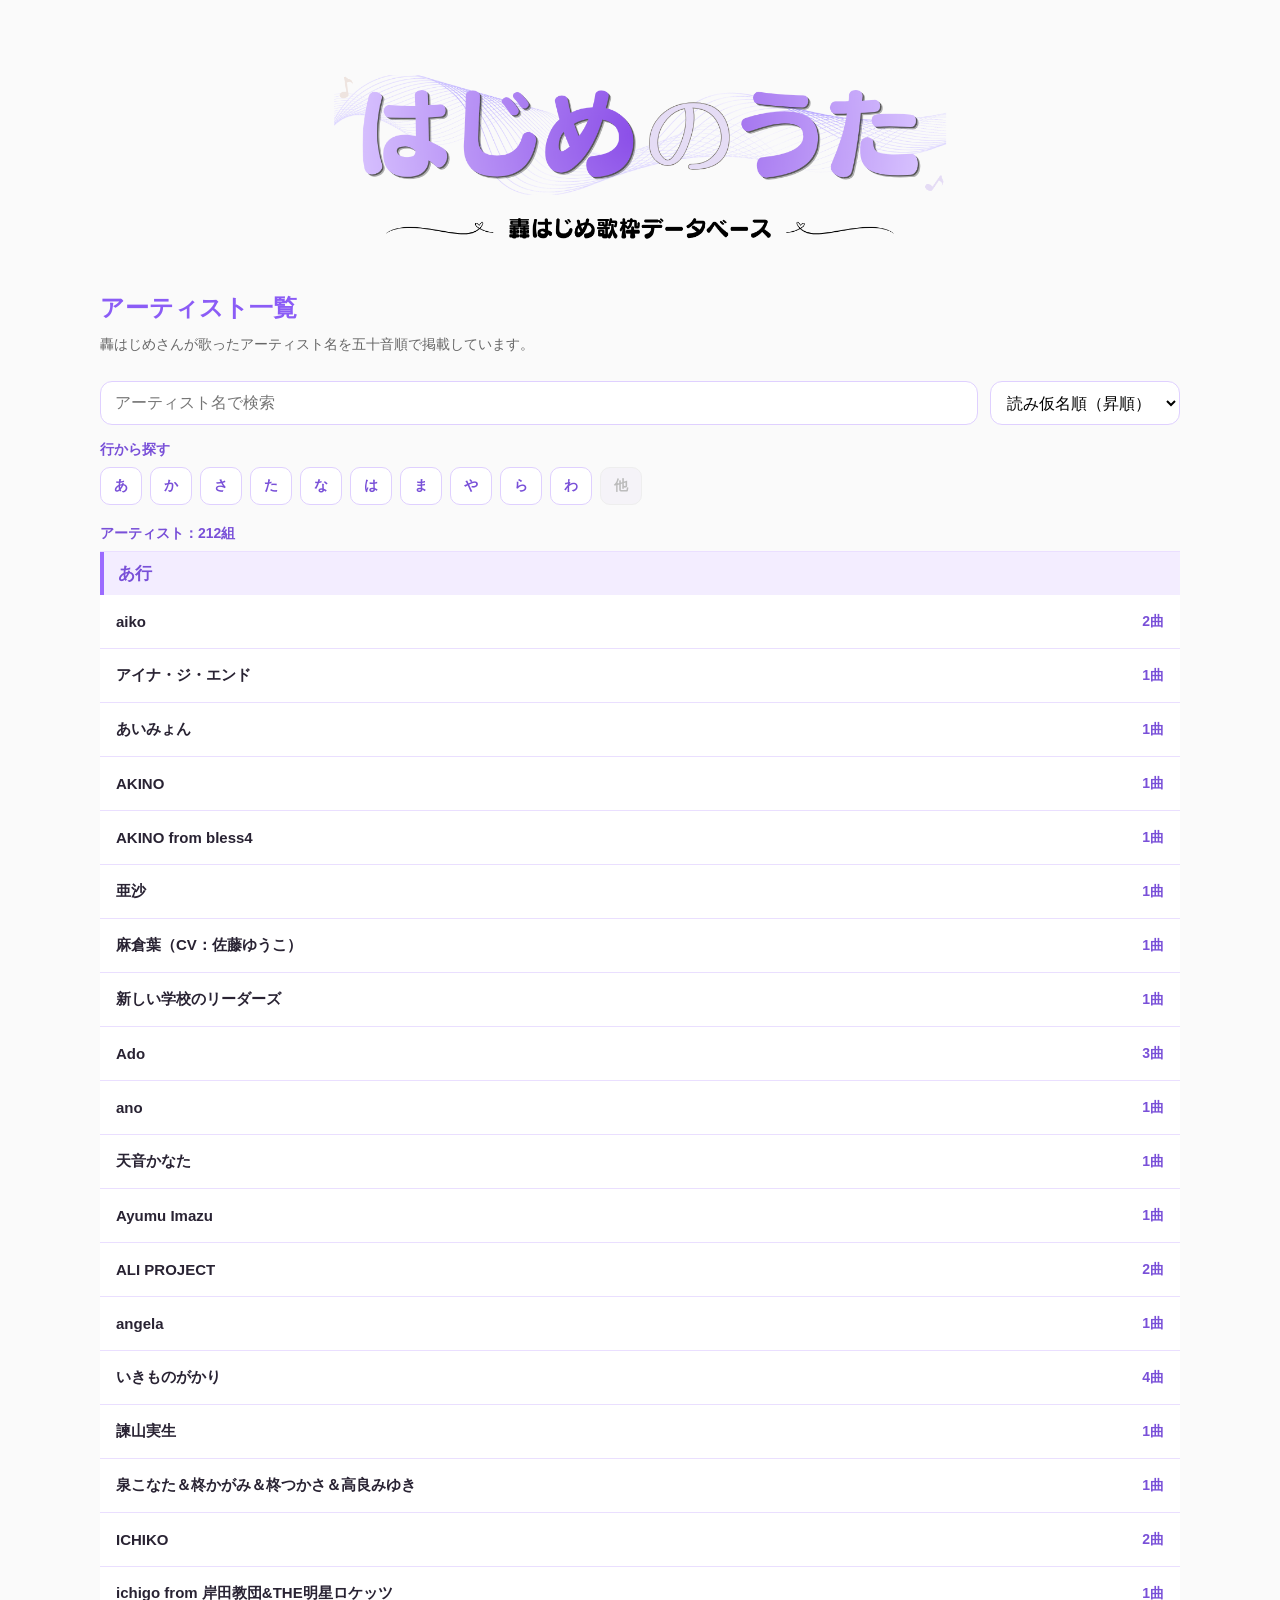
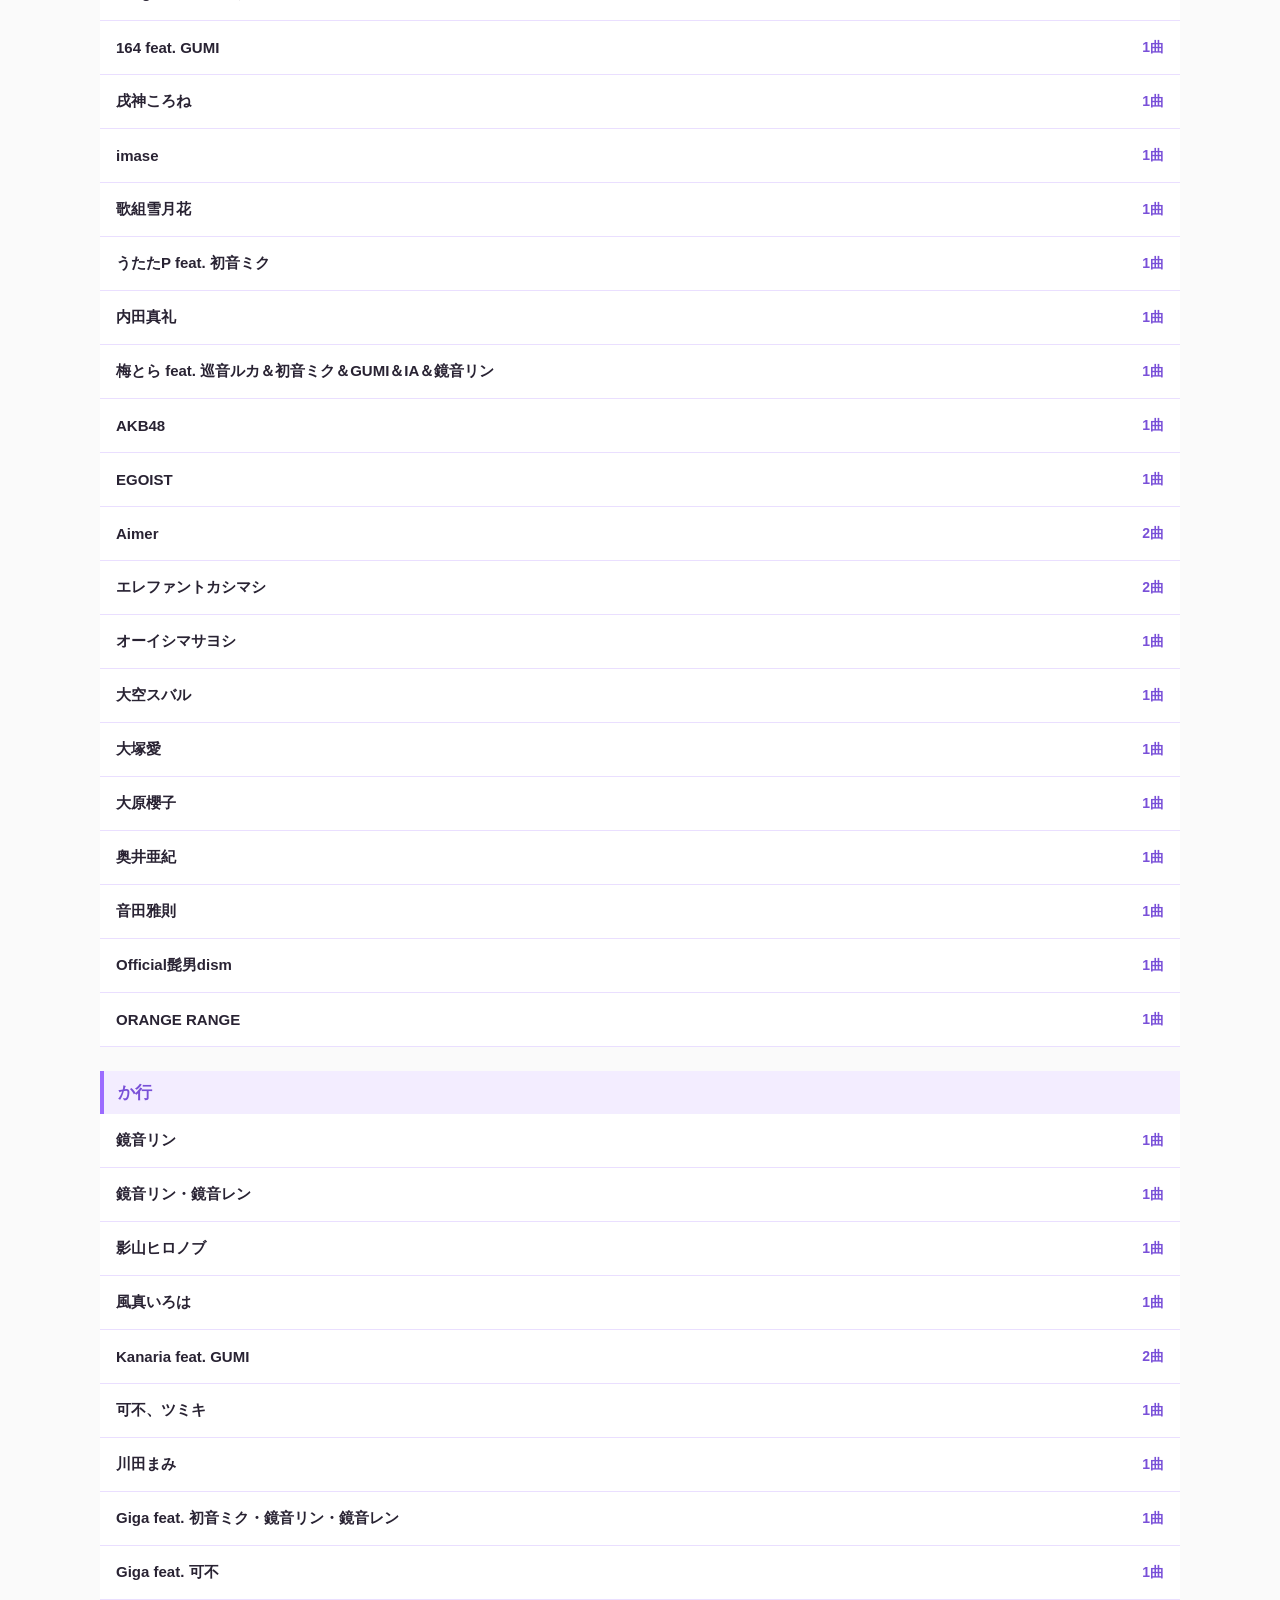
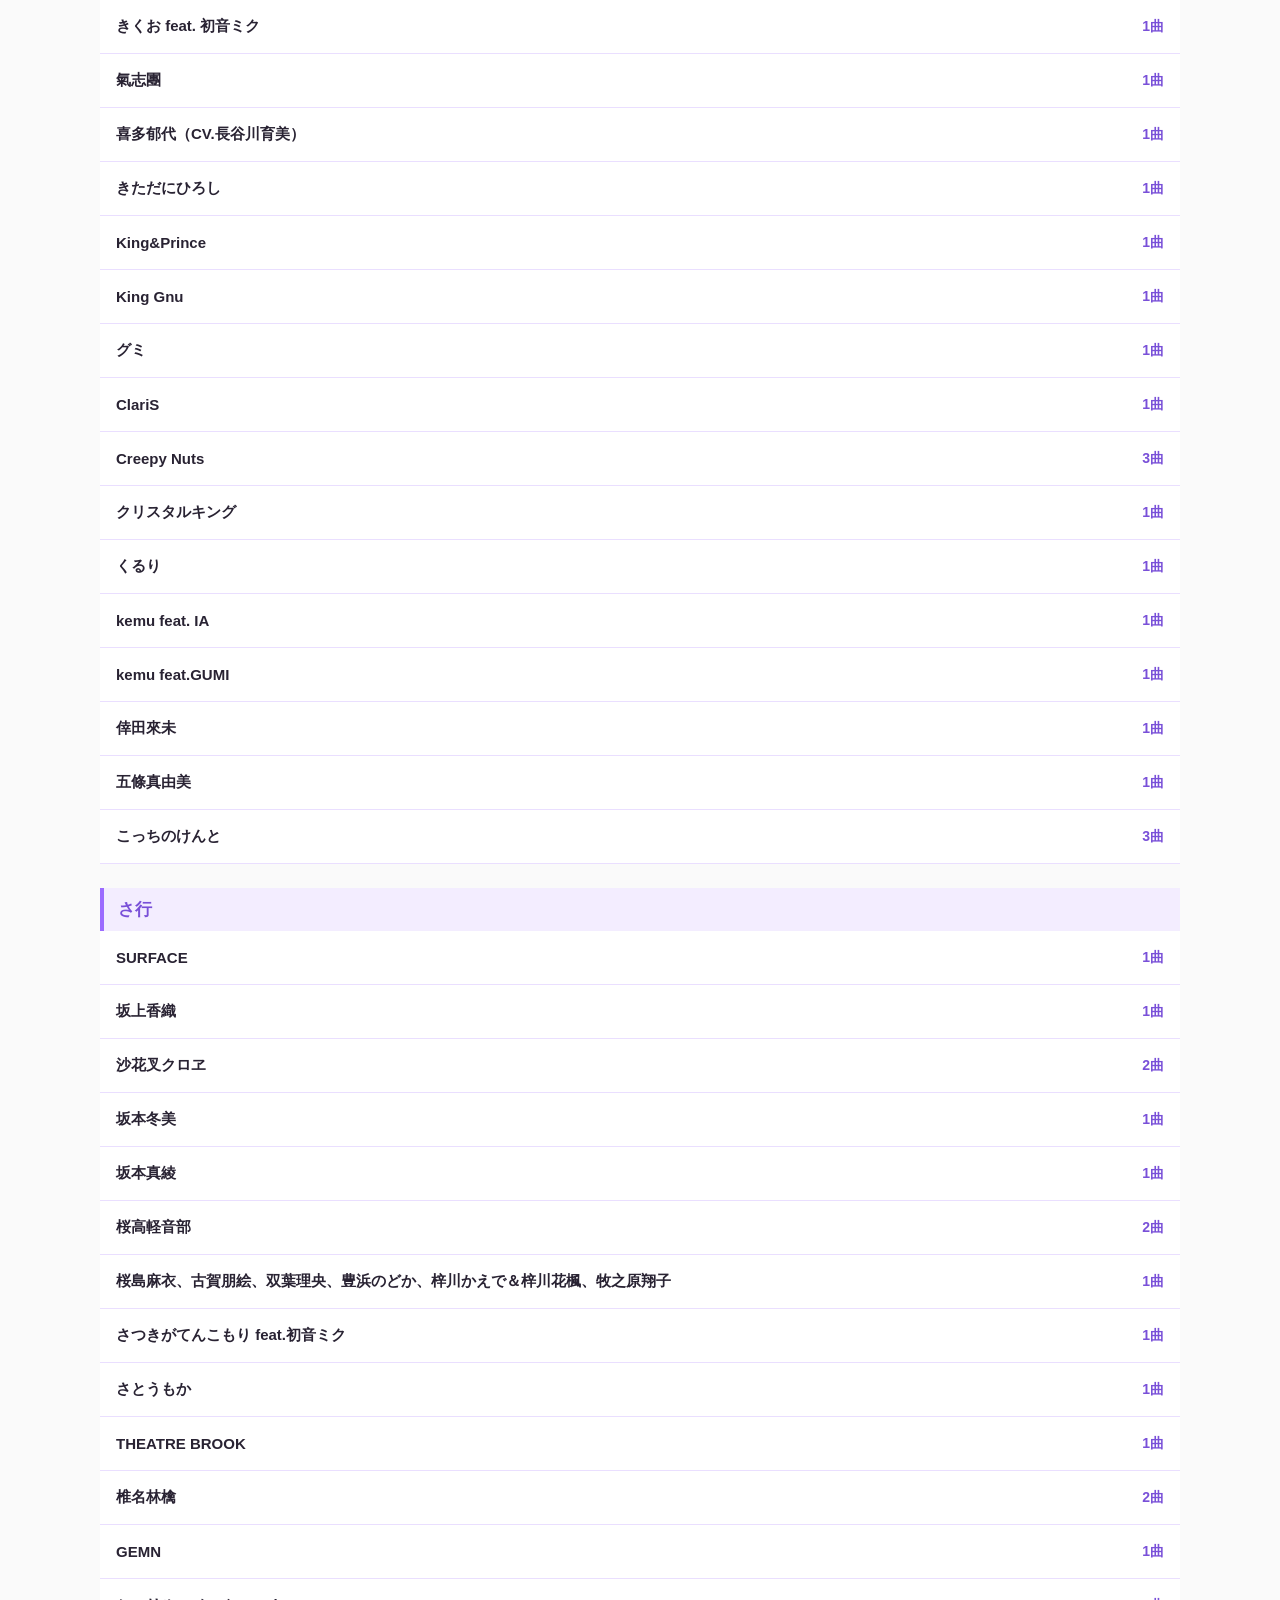
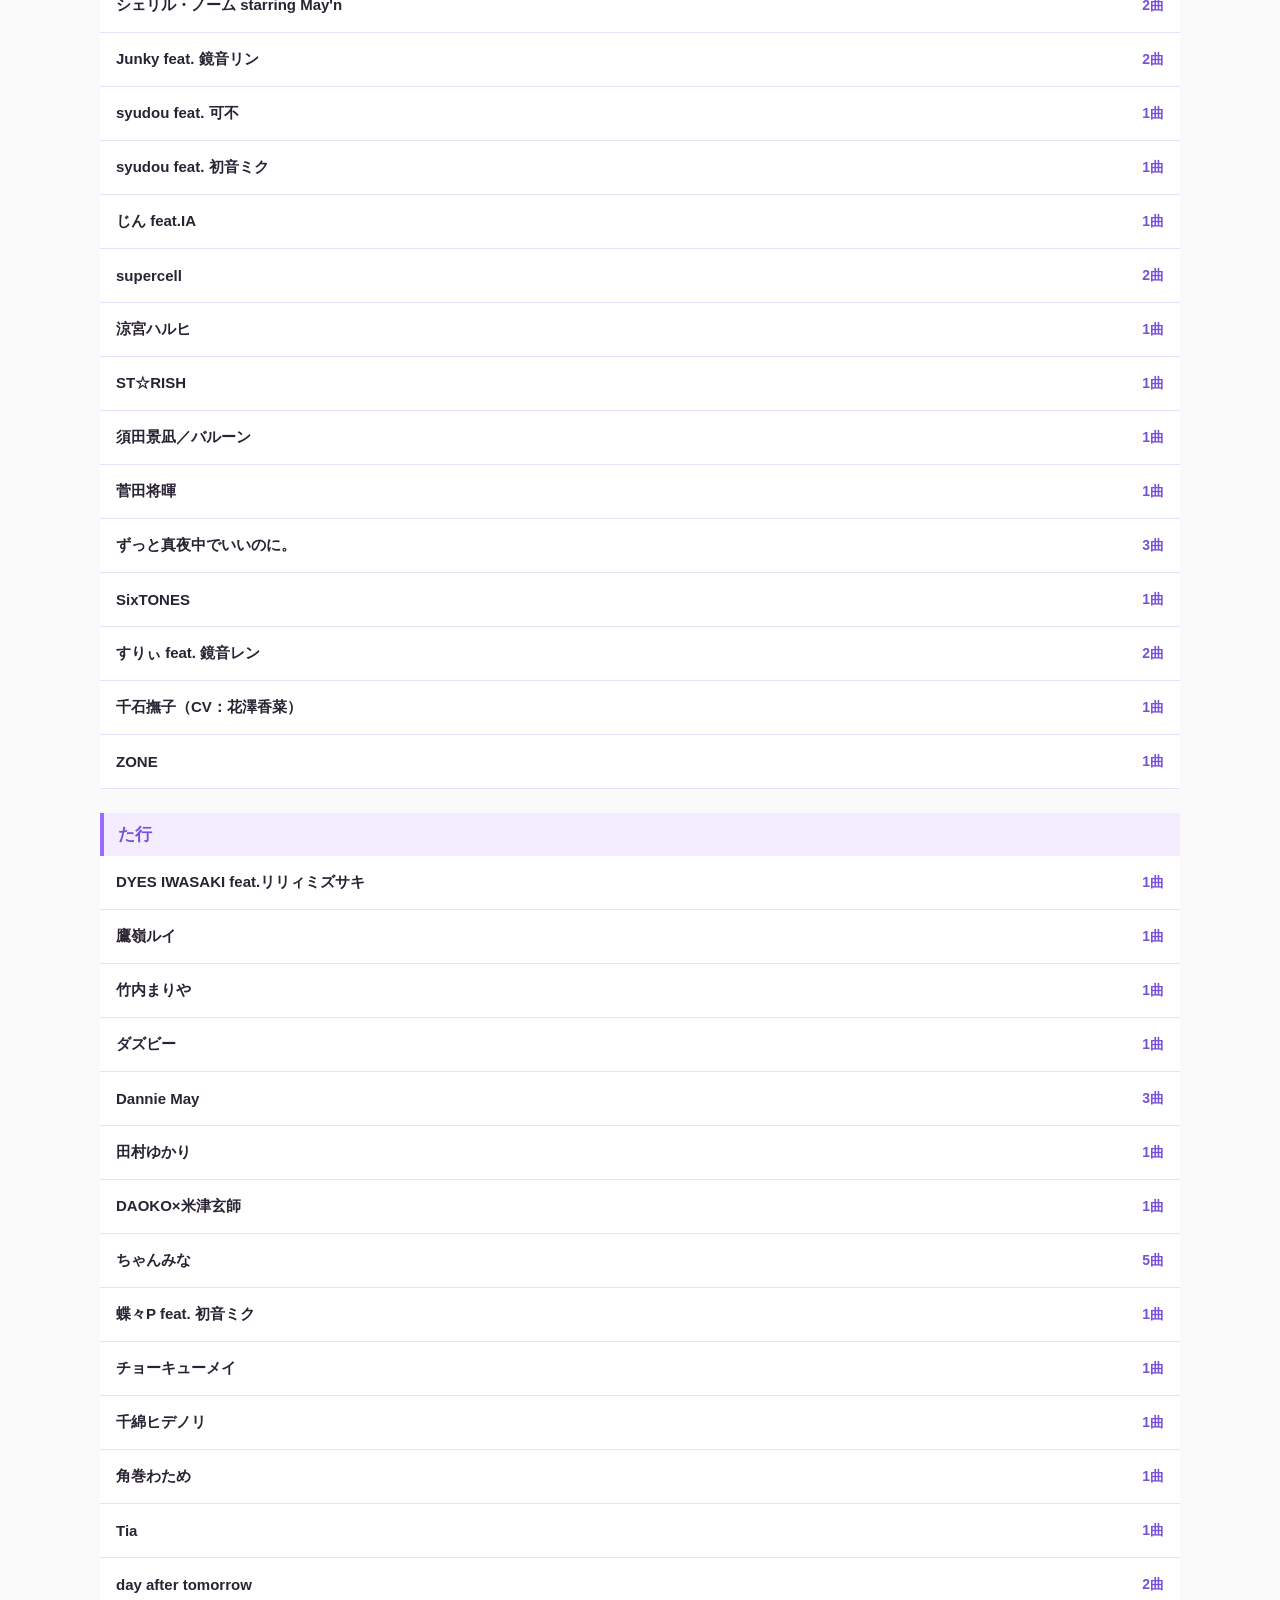
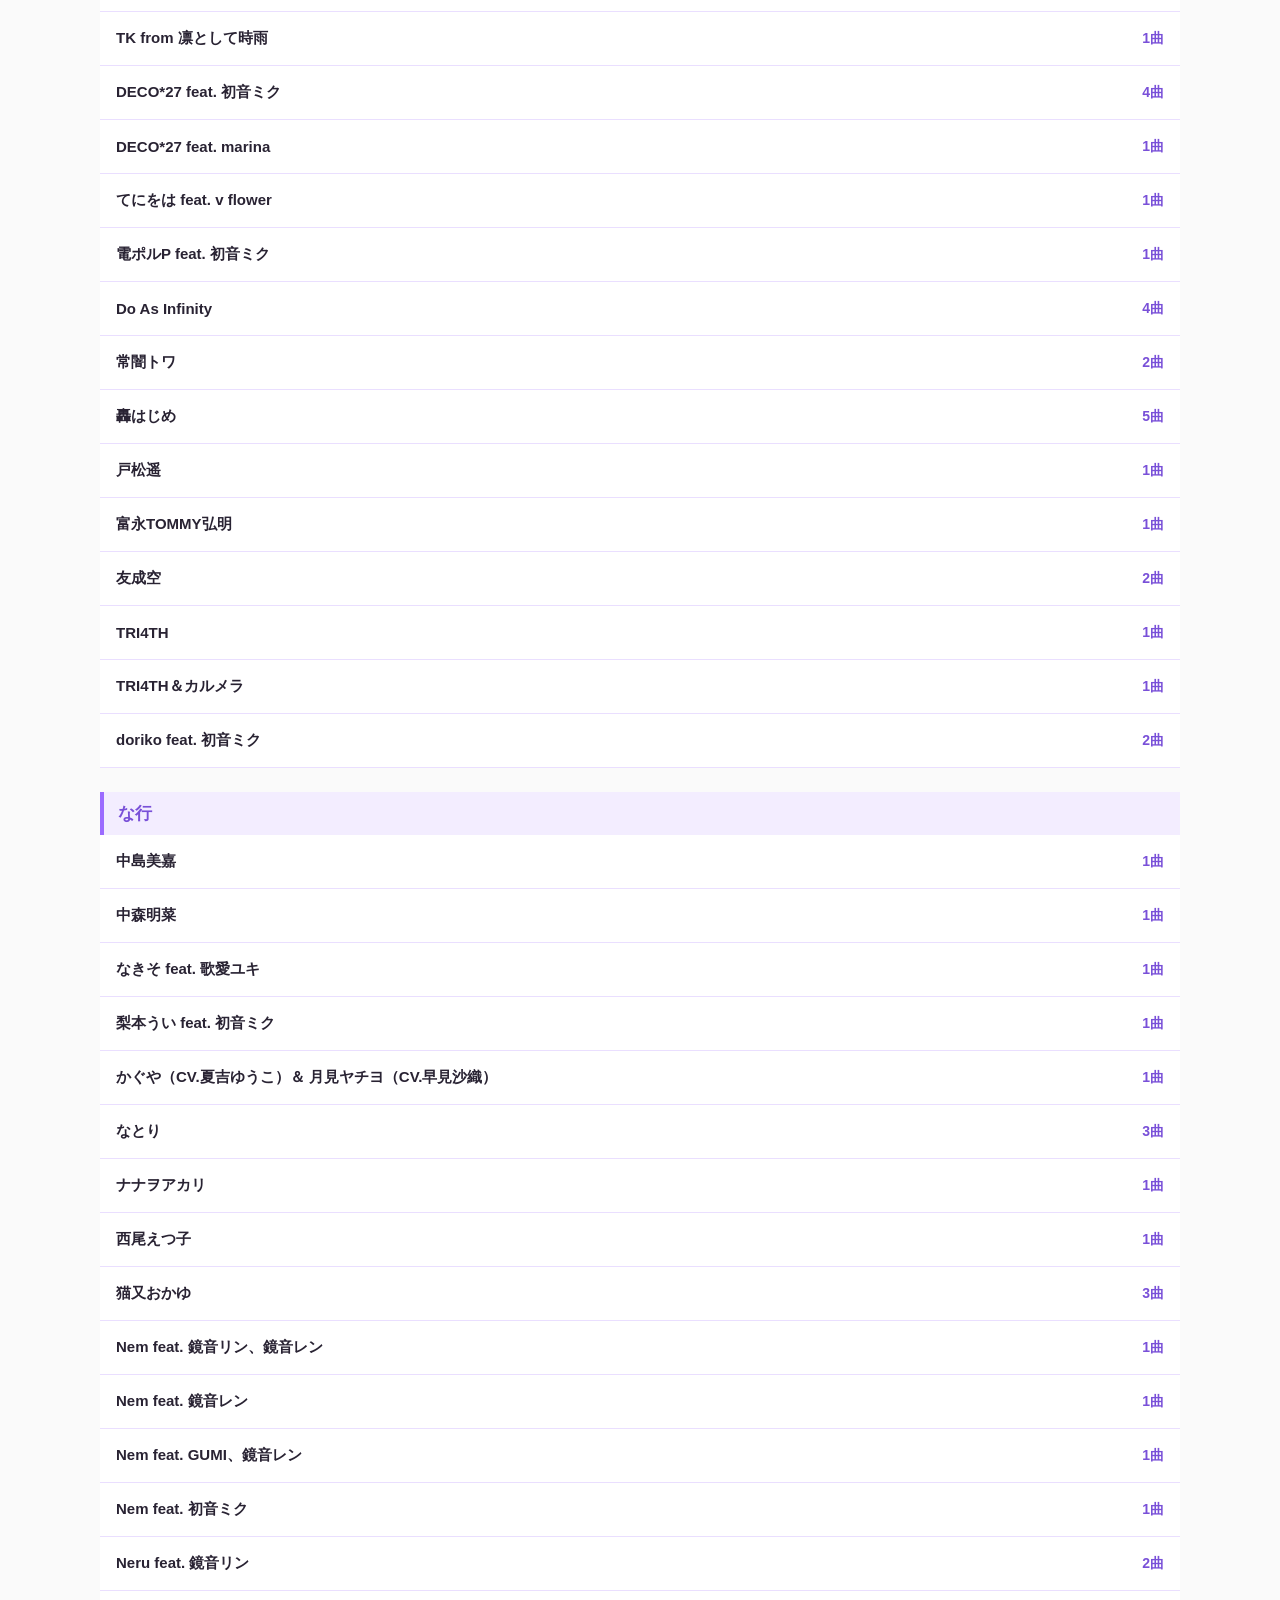
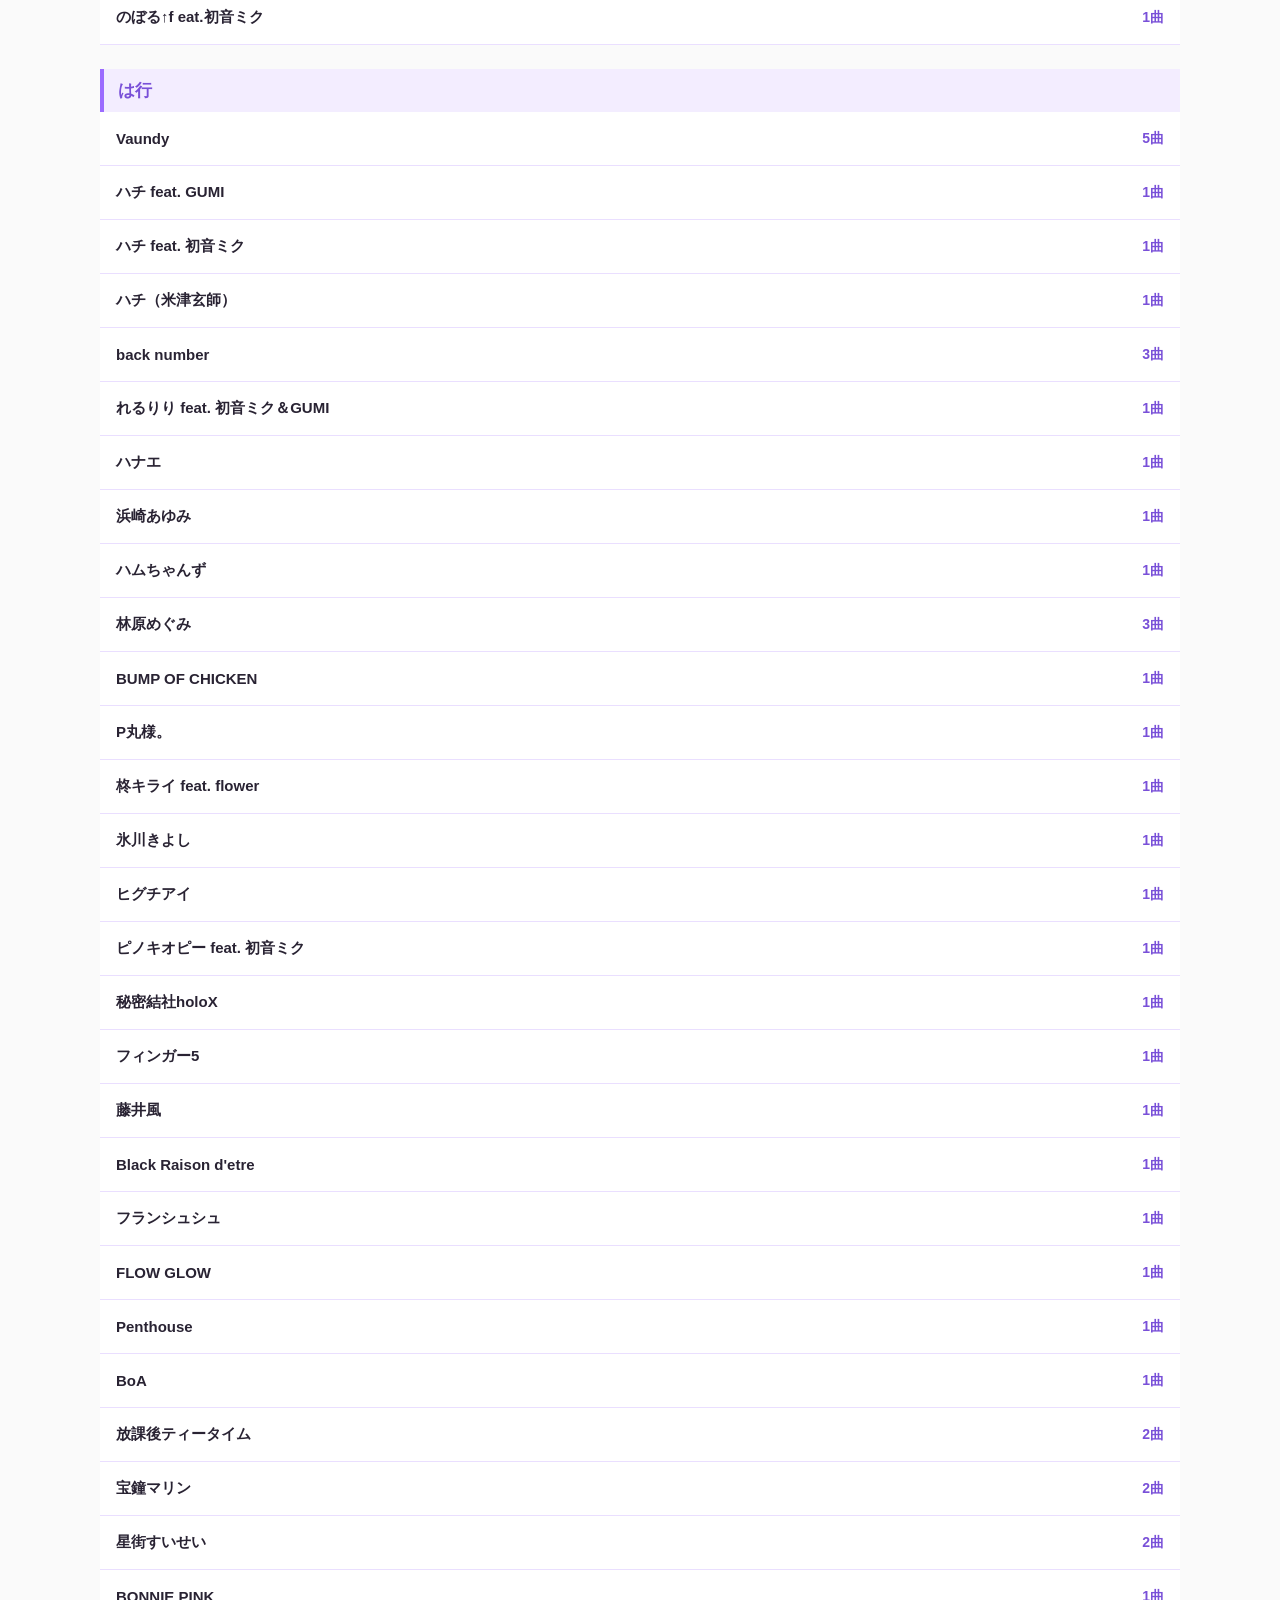
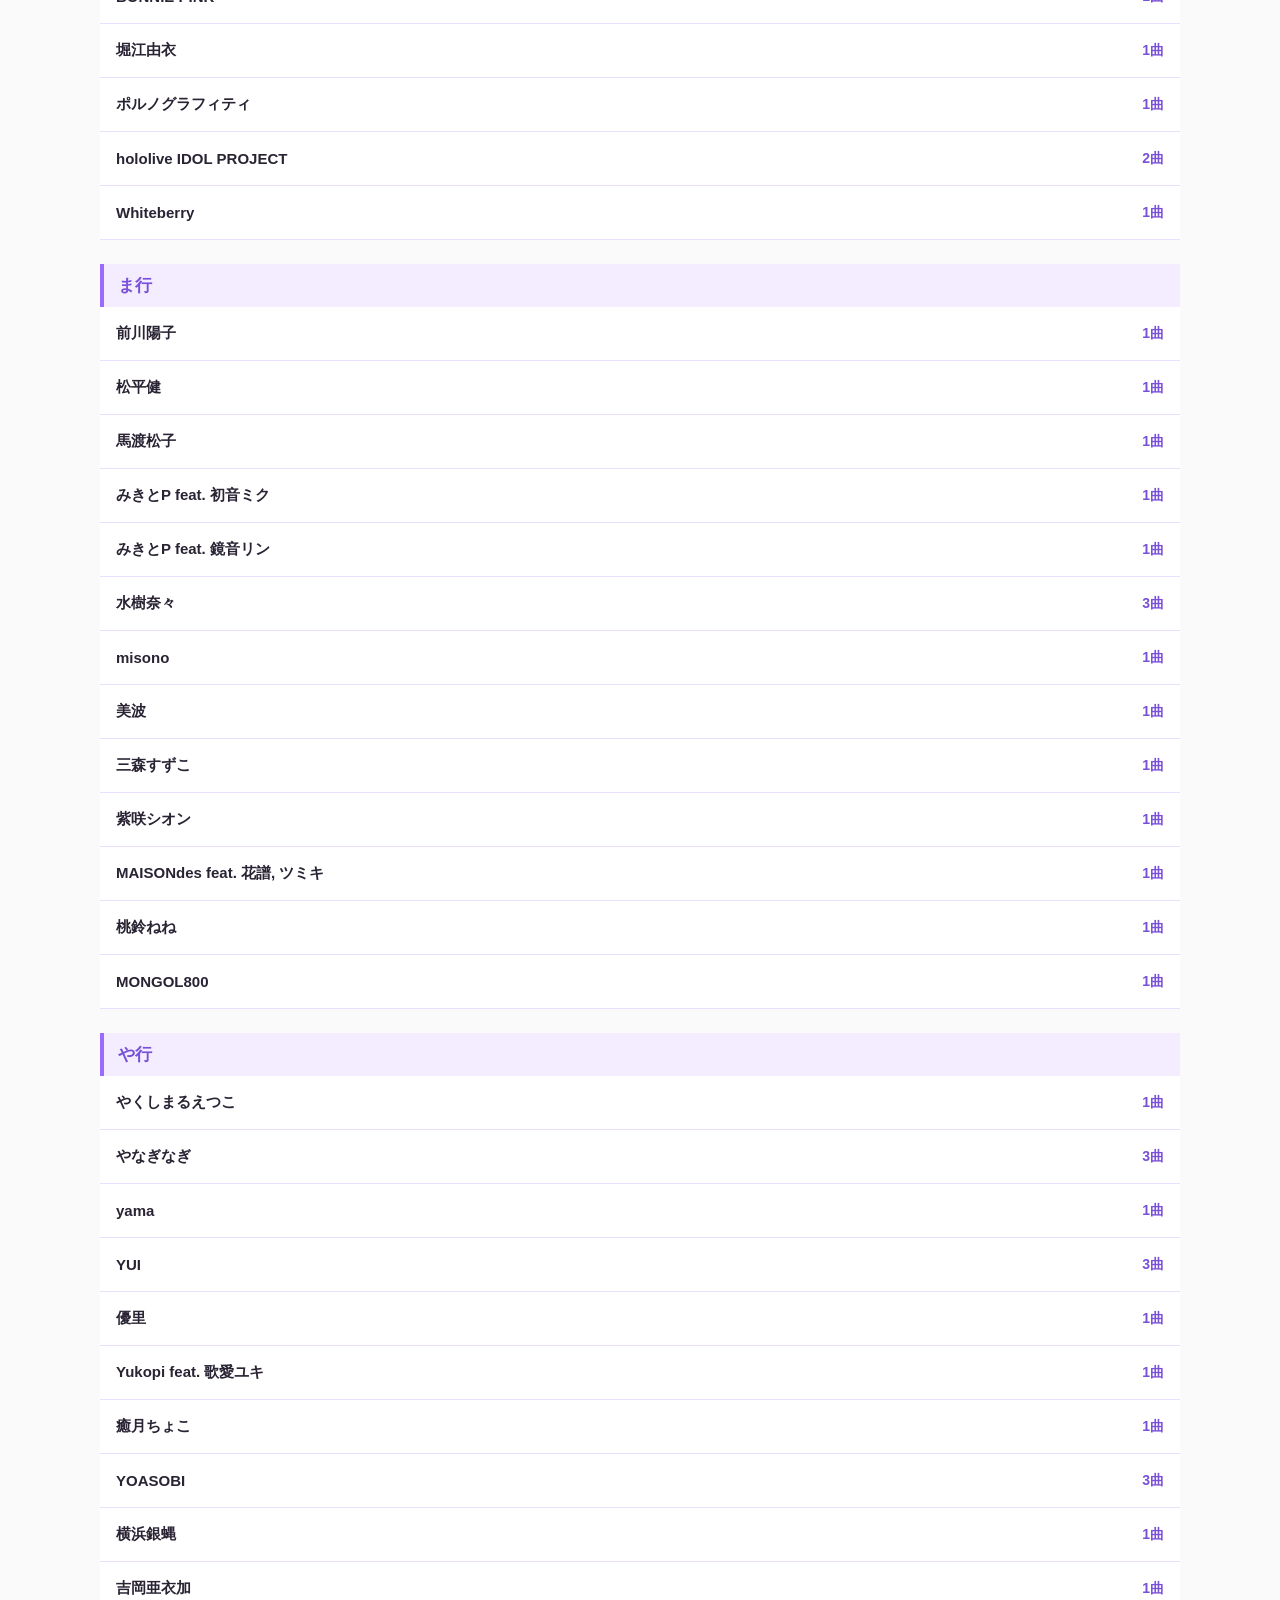
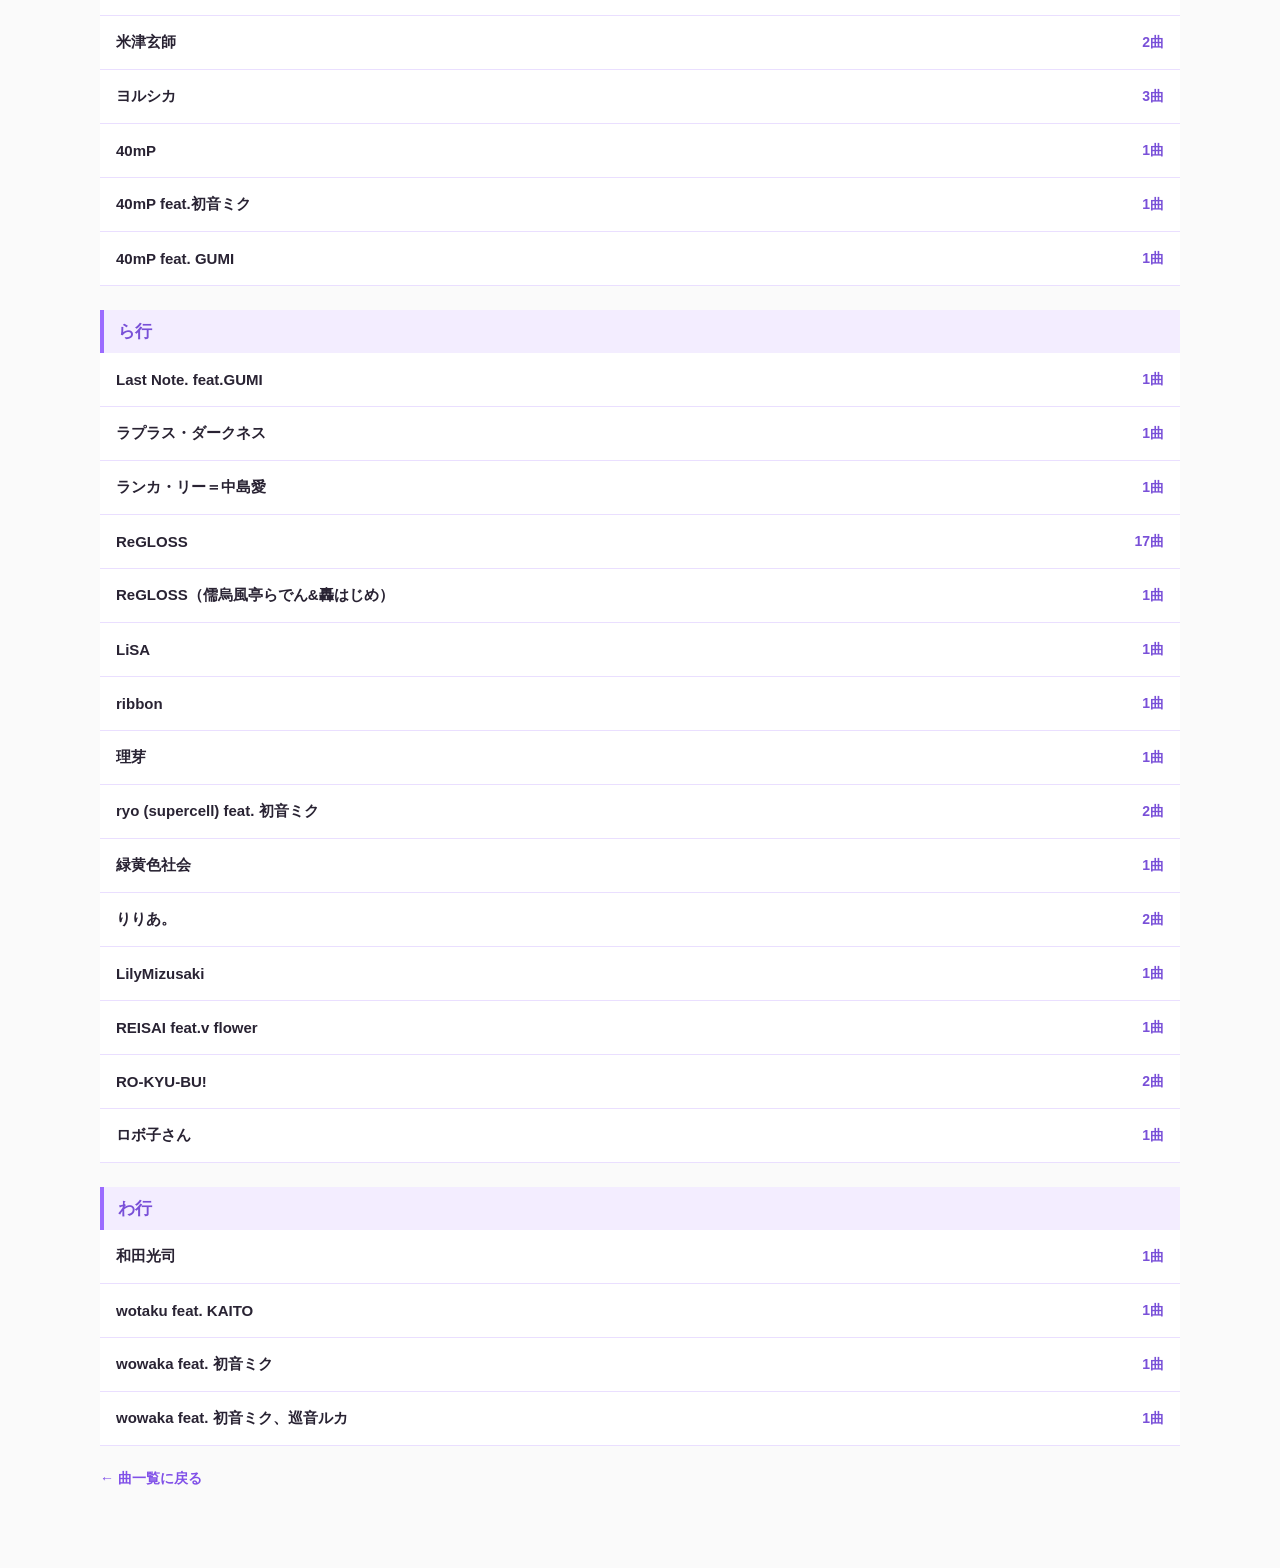
==== artists.html @ 970af807 "2026.10.18_add_artists＆songs.html 配信２つ分曲追加" ====
<!DOCTYPE html>
<html lang="ja">
<head>
  <meta charset="UTF-8">
  <meta name="viewport" content="width=device-width, initial-scale=1.0">

  <title>アーティスト一覧 | はじめのうた</title>

  <meta
    name="description"
    content="轟はじめさんが歌枠で歌ったアーティストの一覧です。"
  >

  <link rel="icon" href="favicon-v1.png">
  <link rel="stylesheet" href="./style.css">

  <link rel="preconnect" href="https://fonts.googleapis.com">
  <link rel="preconnect" href="https://fonts.gstatic.com" crossorigin>

  <link
    href="https://fonts.googleapis.com/css2?family=M+PLUS+Rounded+1c:wght@400;700;800&family=Zen+Maru+Gothic:wght@400;700;900&display=swap"
    rel="stylesheet"
  >

  <style>
    /* ==============================
       アーティスト一覧ページ
    ============================== */

    .artist-page {
      max-width: 1200px;
      margin: 0 auto;
      padding: 0 20px 40px;
    }

    .artist-page h2 {
      margin: 0 0 8px;
      color: #8b5cf6;
      font-size: 24px;
      font-weight: 800;
    }

    .artist-description {
      margin: 0 0 24px;
      color: #666;
      font-size: 14px;
      line-height: 1.8;
    }


    /* ==============================
       検索・並び替え
    ============================== */

    .artist-controls {
      display: flex;
      align-items: center;
      gap: 12px;
      margin-bottom: 16px;
    }

    .artist-search {
      flex: 1;
      min-width: 0;
    }

    .artist-search input {
      width: 100%;
      min-height: 44px;
      padding: 10px 14px;
      border: 1px solid #dfd0ff;
      border-radius: 12px;
      background: #fff;
      font: inherit;
      outline: none;
      box-sizing: border-box;
    }

    .artist-search input:focus {
      border-color: #9b6bff;
      box-shadow: 0 0 0 3px #9b6bff20;
    }

    .artist-sort {
      min-height: 44px;
      max-width: 100%;
      padding: 8px 12px;
      border: 1px solid #dfd0ff;
      border-radius: 12px;
      background: #fff;
      font: inherit;
      cursor: pointer;
    }


    /* ==============================
       五十音ジャンプメニュー
    ============================== */

    .artist-jump-section {
      margin: 0 0 20px;
    }

    .artist-jump-label {
      margin: 0 0 8px;
      color: #7950d8;
      font-size: 14px;
      font-weight: 800;
    }

    .artist-jump-menu {
      display: flex;
      flex-wrap: wrap;
      gap: 8px;
    }

    .artist-jump-menu button {
      min-width: 42px;
      min-height: 38px;
      padding: 6px 12px;
      border: 1px solid #dfd0ff;
      border-radius: 10px;
      background: #fff;
      color: #7950d8;
      font: inherit;
      font-size: 14px;
      font-weight: 700;
      cursor: pointer;
      transition:
        background-color 0.2s,
        color 0.2s;
    }

    .artist-jump-menu button:hover:not(:disabled) {
      background: #8b5cf6;
      color: #fff;
    }

    .artist-jump-menu button:focus-visible {
      outline: 2px solid #8b5cf6;
      outline-offset: 2px;
    }

    .artist-jump-menu button:disabled {
      background: #f5f3f8;
      color: #bbb;
      border-color: #eee;
      cursor: not-allowed;
    }


    /* ==============================
       検索結果の件数
    ============================== */

    .artist-result-count {
      margin-bottom: 8px;
      color: #7950d8;
      font-size: 14px;
      font-weight: 700;
    }


    /* ==============================
       アーティスト一覧
    ============================== */

    .artist-list {
      border-top: 1px solid #eadfff;
    }

    .artist-row {
      display: flex;
      align-items: center;
      justify-content: space-between;
      gap: 16px;
      min-height: 54px;
      padding: 12px 16px;
      border-bottom: 1px solid #eadfff;
      background: #fff;
      box-sizing: border-box;
      transition: background-color 0.2s;
    }

    .artist-row:hover {
      background: #faf7ff;
    }

    .artist-name {
      min-width: 0;
      color: #292333;
      font-size: 15px;
      font-weight: 700;
      text-decoration: none;
      overflow-wrap: anywhere;
    }

    .artist-name:hover {
      color: #8b5cf6;
      text-decoration: underline;
    }

    .artist-song-count {
      flex-shrink: 0;
      color: #7950d8;
      font-size: 14px;
      font-weight: 700;
      white-space: nowrap;
    }


    /* ==============================
       五十音の行見出し
    ============================== */

    .artist-group-heading {
      margin: 24px 0 0;
      padding: 10px 14px;
      color: #7950d8;
      background: #f3edff;
      border-left: 4px solid #9b6bff;
      font-size: 17px;
      font-weight: 800;
      scroll-margin-top: 20px;
    }

    .artist-group-heading:first-child {
      margin-top: 0;
    }


    /* ==============================
       該当するアーティストがない場合
    ============================== */

    .artist-empty {
      padding: 40px 12px;
      color: #777;
      text-align: center;
    }


    /* ==============================
       曲一覧に戻るリンク
    ============================== */

    .artist-back {
      display: inline-block;
      margin-top: 24px;
      color: #8050e8;
      font-size: 14px;
      font-weight: 700;
      text-decoration: none;
    }

    .artist-back:hover {
      text-decoration: underline;
    }


    /* ==============================
       スマートフォン対応
    ============================== */

    @media (max-width: 560px) {

      .artist-page {
        padding: 0 14px 30px;
      }

      .artist-page h2 {
        font-size: 21px;
      }

      .artist-controls {
        align-items: stretch;
        flex-direction: column;
      }

      .artist-sort {
        width: 100%;
      }

      .artist-jump-menu {
        gap: 6px;
      }

      .artist-jump-menu button {
        min-width: 38px;
        min-height: 36px;
        padding: 6px 10px;
      }

      .artist-row {
        padding: 12px 10px;
      }

      .artist-name {
        font-size: 14px;
      }

      .artist-song-count {
        font-size: 13px;
      }
    }

  </style>
</head>

<body>

  <!-- ==============================
       サイトロゴ
  ============================== -->

  <div class="page-title">
    <a href="/" class="title-content">

      <h1>
        <picture>
          <source
            media="(max-width: 768px)"
            srcset="logo-mobile.png"
          >

          <img
            src="logo.png"
            alt="はじめのうた"
            class="site-logo"
          >
        </picture>
      </h1>

      <p class="logo-description">
        轟はじめ歌枠データベース
      </p>

    </a>
  </div>


  <!-- ==============================
       アーティスト一覧
  ============================== -->

  <main class="artist-page">

    <h2>アーティスト一覧</h2>
      <p class="artist-description">
       轟はじめさんが歌ったアーティスト名を五十音順で掲載しています。
      </p>

    <!-- 検索・並び替え -->

    <div class="artist-controls">

      <div class="artist-search">

        <input
          type="text"
          id="artist-search"
          placeholder="アーティスト名で検索"
          autocomplete="off"
        >

      </div>

      <select
        id="artist-sort"
        class="artist-sort"
        aria-label="アーティストの並び替え"
      >

        <option value="reading-asc">
          読み仮名順（昇順）
        </option>

        <option value="reading-desc">
          読み仮名順（降順）
        </option>

        <option value="count-asc">
          曲数が少ない順
        </option>

        <option value="count-desc">
          曲数が多い順
        </option>

      </select>

    </div>


    <!-- 五十音ジャンプメニュー -->

    <div class="artist-jump-section">

      <p class="artist-jump-label">
        行から探す
      </p>

      <div
        id="artist-jump-menu"
        class="artist-jump-menu"
        aria-label="五十音の行へ移動"
      >

        <button type="button" data-group="あ行">あ</button>

        <button type="button" data-group="か行">か</button>

        <button type="button" data-group="さ行">さ</button>

        <button type="button" data-group="た行">た</button>

        <button type="button" data-group="な行">な</button>

        <button type="button" data-group="は行">は</button>

        <button type="button" data-group="ま行">ま</button>

        <button type="button" data-group="や行">や</button>

        <button type="button" data-group="ら行">ら</button>

        <button type="button" data-group="わ行">わ</button>

        <button type="button" data-group="その他">他</button>

      </div>

    </div>


    <!-- 検索結果の件数 -->

    <div
      id="artist-result-count"
      class="artist-result-count"
      aria-live="polite"
    >
      読み込み中...
    </div>


    <!-- アーティスト一覧の表示先 -->

    <div
      id="artist-list"
      class="artist-list"
      aria-live="polite"
    ></div>


    <!-- 曲一覧に戻る -->

    <a href="/" class="artist-back">
      ← 曲一覧に戻る
    </a>

  </main>


  <!-- ==============================
       JavaScript
  ============================== -->

  <script>

    /* ==============================
       DOM要素
    ============================== */

    const artistSearch = document.getElementById("artist-search");

    const artistSort = document.getElementById("artist-sort");

    const artistList = document.getElementById("artist-list");

    const artistResultCount = document.getElementById(
      "artist-result-count"
    );

    const artistJumpMenu = document.getElementById(
      "artist-jump-menu"
    );


    /* ==============================
       アーティストデータ
    ============================== */

    let artists = [];


    /* ==============================
       五十音の行を定義
    ============================== */

    const groupNames = [

      {
        name: "あ行",
        chars: "あいうえお"
      },

      {
        name: "か行",
        chars: "かきくけこがぎぐげご"
      },

      {
        name: "さ行",
        chars: "さしすせそざじずぜぞ"
      },

      {
        name: "た行",
        chars: "たちつてとだぢづでど"
      },

      {
        name: "な行",
        chars: "なにぬねの"
      },

      {
        name: "は行",
        chars: "はひふへほばびぶべぼぱぴぷぺぽ"
      },

      {
        name: "ま行",
        chars: "まみむめも"
      },

      {
        name: "や行",
        chars: "やゆよ"
      },

      {
        name: "ら行",
        chars: "らりるれろ"
      },

      {
        name: "わ行",
        chars: "わをん"
      }

    ];


    /* ==============================
       読み仮名から行を判定
    ============================== */

    function getArtistGroup(reading) {

      const firstChar = reading.trim().charAt(0);

      for (const group of groupNames) {

        if (group.chars.includes(firstChar)) {
          return group.name;
        }

      }

      return "その他";
    }


    /* ==============================
       アーティスト情報を読み込む
    ============================== */

    async function loadArtists() {

      try {

        const response = await fetch("./songs.json");

        if (!response.ok) {

          throw new Error(
            "歌唱データを読み込めませんでした。"
          );

        }

        const songs = await response.json();

        // アーティストごとに情報を集計
        const artistMap = new Map();


        songs.forEach(song => {

          const artist = song.artist?.trim();

          const reading = song.artist_reading?.trim();

          // アーティスト名がないデータは除外
          if (!artist) return;


          // 初めて登場したアーティストを登録
          if (!artistMap.has(artist)) {

            artistMap.set(artist, {

              name: artist,

              reading: reading || artist,

              songIds: new Set()

            });

          }


          const artistData = artistMap.get(artist);


          // 登録されている読み仮名を使用
          if (reading) {

            artistData.reading = reading;

          }


          // 同じ曲を複数回歌っていても1曲として集計
          if (song.song_id) {

            artistData.songIds.add(song.song_id);

          } else {

            // song_idがない場合は曲名を使用
            artistData.songIds.add(
              song.song_title || song.sing_id
            );

          }

        });


        // 表示用の配列に変換
        artists = Array.from(artistMap.values()).map(artist => ({

          name: artist.name,

          reading: artist.reading,

          count: artist.songIds.size

        }));


        // 一覧を表示
        renderArtists();


      } catch (error) {

        console.error(error);

        artistResultCount.textContent = "";

        artistList.replaceChildren();


        const message = document.createElement("p");

        message.className = "artist-empty";

        message.textContent =
          "アーティスト一覧を読み込めませんでした。";


        artistList.appendChild(message);

        // 読み込み失敗時はジャンプボタンを無効化
        updateArtistJumpMenu();

      }

    }


    /* ==============================
       アーティスト一覧を描画
    ============================== */

    function renderArtists() {

      // 検索キーワード
      const keyword = artistSearch.value
        .trim()
        .toLocaleLowerCase();


      // 並び替え方法
      const sortOrder = artistSort.value;


      // アーティスト名・読み仮名で検索
      const filteredArtists = artists.filter(artist => {

        return (

          artist.name.toLocaleLowerCase().includes(keyword) ||

          artist.reading.toLocaleLowerCase().includes(keyword)

        );

      });


      // 並び替え
      filteredArtists.sort((a, b) => {

        // 曲数が少ない順・多い順
        if (

          sortOrder === "count-asc" ||

          sortOrder === "count-desc"

        ) {

          const difference = a.count - b.count;


          if (difference !== 0) {

            return sortOrder === "count-asc"

              ? difference

              : -difference;

          }

        }


        // 読み仮名順（降順）
        if (sortOrder === "reading-desc") {

          return b.reading.localeCompare(
            a.reading,
            "ja"
          );

        }


        // 読み仮名順（昇順）
        return a.reading.localeCompare(
          b.reading,
          "ja"
        );

      });


      // 検索結果件数
      artistResultCount.textContent =
        `アーティスト：${filteredArtists.length}組`;


      // 一覧をクリア
      artistList.replaceChildren();


      // 該当するアーティストがいない場合
      if (filteredArtists.length === 0) {

        const message = document.createElement("p");

        message.className = "artist-empty";

        message.textContent =
          "該当するアーティストが見つかりません。";


        artistList.appendChild(message);


        // ジャンプボタンを更新
        updateArtistJumpMenu();

        return;

      }


      // 現在表示している行
      let currentGroup = "";


      // アーティスト一覧を生成
      filteredArtists.forEach(artist => {

        // 読み仮名から行を判定
        const group = getArtistGroup(artist.reading);


        // 行が切り替わったら見出しを追加
        if (group !== currentGroup) {

          const heading = document.createElement("h3");

          heading.className = "artist-group-heading";

          heading.textContent = group;


          // 同じ行が複数回登場する場合も、
          // 最初の見出しをジャンプ先にする
          if (

            !artistList.querySelector(

              `[data-group-heading="${group}"]`

            )

          ) {

            heading.dataset.groupHeading = group;

          }


          artistList.appendChild(heading);

          currentGroup = group;

        }


        // アーティストの行
        const row = document.createElement("div");

        row.className = "artist-row";


        // アーティスト名
        const link = document.createElement("a");

        link.className = "artist-name";

        link.textContent = artist.name;


        // 次のステップで既存の曲一覧との連携を実装する
        link.href =
          `/?artist=${encodeURIComponent(artist.name)}`;


        // 曲数
        const count = document.createElement("span");

        count.className = "artist-song-count";

        count.textContent = `${artist.count}曲`;


        // 行に追加
        row.append(link, count);

        artistList.appendChild(row);

      });


      // ジャンプメニューの状態を更新
      updateArtistJumpMenu();

    }


    /* ==============================
       ジャンプメニューの状態を更新
    ============================== */

    function updateArtistJumpMenu() {

      // 現在表示されている見出しを取得
      const headings = new Set(

        Array.from(

          artistList.querySelectorAll(
            "[data-group-heading]"
          )

        ).map(heading => {

          return heading.dataset.groupHeading;

        })

      );


      // 該当する行がないボタンを無効化
      artistJumpMenu
        .querySelectorAll("button[data-group]")
        .forEach(button => {

          button.disabled = !headings.has(
            button.dataset.group
          );

        });

    }


    /* ==============================
       ジャンプメニューのクリック処理
    ============================== */

    artistJumpMenu.addEventListener("click", event => {

      // クリックされたボタンを取得
      const button = event.target.closest(
        "button[data-group]"
      );


      // ボタン以外、または無効なボタンなら終了
      if (!button || button.disabled) return;


      // 移動先の行
      const group = button.dataset.group;


      // 該当する見出しを探す
      const heading = Array.from(

        artistList.querySelectorAll(
          "[data-group-heading]"
        )

      ).find(element => {

        return element.dataset.groupHeading === group;

      });


      // 見出しがなければ終了
      if (!heading) return;


      // スムーズにスクロール
      heading.scrollIntoView({

        behavior: "smooth",

        block: "start"

      });

    });


    /* ==============================
       検索・並び替えのイベント
    ============================== */

    artistSearch.addEventListener(
      "input",
      renderArtists
    );


    artistSort.addEventListener(
      "change",
      renderArtists
    );


    /* ==============================
       初期表示
    ============================== */

    loadArtists();

  </script>

</body>
</html>
---- style.css ----
body {
  font-family: "Segoe UI", sans-serif;
  background: #fafafa;
  padding: 24px 20px 40px;
  color: #333;
  max-width: 1120px;
  margin: 0 auto;
  position:relative;
}

.page-title {
  text-align: center;
  margin: 8px 0 16px;
}

.title-content {
  display: block;
  color: inherit;
  text-decoration: none;
}

.title-content:hover {
  color: inherit;
  text-decoration: none;
}

@media (max-width: 768px) {
  .site-logo {
    width: 94%;
    max-width: none;
    margin: 0 auto;
   }
  }

  .title-decor {
    width: 72px;
    height: 72px;
    opacity: 0.8;
  }

  .title-decor-left {
    left: 2%;
  }

  .title-decor-right {
    right: 2%;
  }

  .decor-shape {
    stroke-width: 2;
  }

/* ========================================
   サイトロゴ画像
======================================== */

.title-content picture {
  display: block;
  width: 100%;
}

.site-logo {
  display: block;
  width: 100%;
  max-width: 900px;
  height: auto;
  margin: 0 auto;
}

.logo-description {
  position: absolute;
  width: 1px;
  height: 1px;
  padding: 0;
  margin: -1px;
  overflow: hidden;
  clip: rect(0, 0, 0, 0);
  white-space: nowrap;
  border: 0;
}

#search {
  display: block;
  width: 100%;
  max-width: 650px;
  box-sizing: border-box;

  padding: 14px 52px 14px 18px;

  border: 1px solid #ddd6fe;
  border-radius: 14px;

  font-size: 1rem;
  line-height: 24px;
  height: 52px;

  font-family: "Segoe UI", sans-serif;
  font-weight: 400;

  -webkit-appearance: none;
  appearance: none;

  margin: 0 auto 18px;

  background: #ffffff;

  box-shadow:
    0 6px 18px rgba(181,124,255,.10);

  transition:
    .25s ease;
}

#search:focus {
  outline: none;

  border-color: #b57cff;

  box-shadow:
    0 0 0 4px rgba(181,124,255,.18),
    0 10px 24px rgba(181,124,255,.18);
}

#search::placeholder{
    color:#9ca3af;
    transition:.25s;
}

#search:focus::placeholder{
    color:#c4b5fd;
}

.filter-area {
  background: #ffffff;
  border: 1px solid #ece4ff;
  border-radius: 18px;
  padding: 18px;
  margin-bottom: 22px;
  box-shadow:
    0 6px 18px rgba(181,124,255,.08);
  display: flex;
  flex-wrap: wrap;
  gap: 18px;
}

.filter-section {
  display: flex;
  flex-direction: column;
  gap: 8px;
}

.filter-title{
  font-size:1.05rem;
  font-weight:800;
  color:#8b5cf6;
  margin-bottom:6px;
}

.filter-options {
  display: flex;
  flex-wrap: wrap;
  gap: 10px;
}

.filter-options label{
  display:inline-flex;
  align-items:center;
  gap:8px;

  height:44px;
  box-sizing:border-box;

  padding:0 14px;

  background:#faf7ff;
  border:1px solid #e7d9ff;
  border-radius:12px;
  cursor:pointer;
  transition:.2s;
}

.filter-options input[type="checkbox"]{
  accent-color:#8b5cf6;
  width:18px;
  height:18px;
  cursor:pointer;
}

.filter-options label:hover{
  background:#f6f1ff;
  border-color:#c4b5fd;
  transform:translateY(-1px);
  box-shadow:0 4px 12px rgba(181,124,255,.10);
}

.filter-section select{
  height: 44px;
  padding: 0 14px;
  border: 1px solid #e6d7ff;
  border-radius: 12px;
  background: #ffffff;
  font-size: 0.95rem;
  font-weight: 500;
  color: #444;
  cursor: pointer;
  transition: .2s;
}

.filter-section select:hover {
  border-color: #b57cff;
}

.filter-section select:focus{
  outline: none;
  border-color: #9b6cff;
  box-shadow: 0 0 0 3px rgba(181,124,255,.18);
}

#song-list {
  display: grid;
  grid-template-columns: repeat(auto-fill, minmax(260px, 1fr));
  gap: 16px;
  padding: 0px;
}

.song-card {
  background:#ffffff;
  border:1px solid #efe7ff;
  border-radius:20px;
  padding:14px;
  display:flex;
  flex-direction:column;
  gap:12px;
  box-shadow:
      0 6px 18px rgba(181,124,255,.08);
  transition:
      transform .22s ease,
      box-shadow .22s ease,
      border-color .22s ease;
}

.song-card:hover{
  transform:translateY(-6px);
  border-color:#d8c0ff;
  box-shadow:
      0 14px 34px rgba(181,124,255,.16);
}

.song-title {
  font-size: 1.15rem;
  font-weight: 800;
  margin: 0;
  line-height: 1.3;

  white-space: nowrap;
  overflow: hidden;
  text-overflow: ellipsis;
}

.artist {
  color: #5b556d;
  font-size: 1rem;
  margin: 0;
}

.live-date {
  color: #7b728d;
  font-size: 0.85rem;
  font-weight: 500;
}

.badge-row {
  display: flex;
  flex-wrap: wrap;
  gap: 8px;
  margin-top: 4px;
}

.badge-pill {
  display: inline-flex;
  align-items: center;
  padding: 5px 12px;
  border-radius: 999px;
  font-size: 0.78rem;
  font-weight: 700;
  background: #f3f4f6;
  color: #374151;
}

.badge-first{
    background:#ede9fe;
    color:#6d28d9;
}

.badge-full{
    background:#ede9fe;
    color:#6d28d9;
}

.badge-original{
    background:#f5f3ff;
    color:#7c3aed;
}

.card-actions{
    display:flex;
    gap:8px;
    margin-top:6px;
}

.card-button,
.live-link {
  flex: 1;
  text-align: center;
  border-radius: 12px;
  height: 42px;
  padding: 0 14px;
  display: flex;
  align-items: center;
  justify-content: center;
  font-size: 0.92rem;
  font-weight: 700;
  text-decoration: none;
  border: 1px solid transparent;
  transition:
    background-color .2s ease,
    transform .15s ease,
    box-shadow .2s ease;
}

.card-button{
    background:#f5efff;
    border:1px solid #e0ceff;
    color:#7c3aed;
    cursor:pointer;
}

.card-button:hover{
    background:#efe6ff;
    transform:translateY(-2px);
    box-shadow:
        0 6px 18px rgba(181,124,255,.18);
}

.live-link{
    background:linear-gradient(
        135deg,
        #9b6cff,
        #8b5cf6
    );
    color:#fff;
}

.live-link:hover{
    background:#8b5cf6;
    transform:translateY(-2px);
    box-shadow:
        0 6px 18px rgba(181,124,255,.18);
}

.thumbnail {
  width: 100%;
  aspect-ratio: 16 / 9;
  display: block;
  object-fit: cover;
  border-radius: 16px;
  margin-bottom: 12px;
  transition:
    transform .25s ease;
  cursor:pointer;
}

.thumbnail-link{
    display:block;
    overflow:hidden;
    border-radius:16px;
}

.song-card:hover .thumbnail{

    transform:scale(1.02);

}

.result-area {
  display: flex;
  flex-direction: column;
  gap: 10px;
  min-width: 260px;
  flex:1;
}

#result-count{
  font-size:1.05rem;
  font-weight:800;
  color:#6d28d9;
}

.sort-row {
  display: flex;
  align-items: center;
  gap: 10px;
  flex-wrap: wrap;
}

.sort-row label {
  font-weight: 600;
  color: #444;
  transform: translateY(-2px);
}

.sort-row select {
  height: 44px;
  padding: 0 14px;
  border: 1px solid #e6d7ff;
  border-radius: 12px;
  background: #ffffff;
  font-size: 0.95rem;
  font-weight: 500;
  color: #444;
  cursor: pointer;
  transition: .2s;
  transform: translateY(-2px);
}

.sort-row select:hover {
  border-color: #b57cff;
}

.sort-row select:focus {
  outline: none;
  border-color: #9b6cff;
  box-shadow: 0 0 0 3px rgba(181,124,255,.18);
}

body.modal-open {
  overflow: hidden;
}

.modal-overlay {
  position: fixed;
  inset: 0;
  z-index: 1000;
  display: flex;
  align-items: center;
  justify-content: center;
  padding: 24px;
  background: rgba(32, 18, 71, 0.45);
  backdrop-filter: blur(6px);
}

.modal-overlay.hidden {
  display: none;
}

.modal-content {
  width: min(700px, 100%);
  max-width: 700px;
  max-height: 90vh;
  overflow-y: auto;
  scrollbar-gutter: stable;
  overflow-x: hidden;
  background: #ffffff;
  border-radius: 24px;
  box-shadow: 0 30px 70px rgba(87, 63, 140, 0.18);
  display: flex;
  flex-direction: column;
}

.modal-header{
    position:sticky;
    top:0;

    display:flex;
    justify-content:flex-end;

    padding:18px 24px 8px;

    background:#fff;

    z-index:20;
}

.modal-header h2 {
  margin: 0;
  font-size: 1.35rem;
}

.modal-subtitle {
  margin: 6px 0 0;
  color: #6b7280;
  font-size: 0.95rem;
}

.modal-close {
  border: none;
  background: #f4f1ff;
  color: #4b3c86;
  width: 42px;
  height: 42px;
  border-radius: 50%;
  font-size: 1.5rem;
  cursor: pointer;
}

.modal-body {
  padding:8px 24px 24px;
  display: grid;
  gap: 20px;
}

.modal-thumbnail-wrap {
  width: 100%;
  overflow: hidden;
  border-radius: 18px;
}

.modal-thumbnail {
    width:100%;
    aspect-ratio:16/9;
    object-fit:cover;
    display:block;
    cursor:pointer;
    transition:
        transform .25s ease,
        filter .25s ease;
}

#modal-thumbnail-link{
    display:block;
    overflow:hidden;
    border-radius:18px;
}

#modal-thumbnail-link:hover .modal-thumbnail{
    transform:scale(1.03);
    filter:brightness(.94);
}

#modal-thumbnail-link{
    display:block;
    border-radius:18px;
    overflow:hidden;
}

.thumbnail-link:hover .thumbnail,
#modal-thumbnail-link:hover .modal-thumbnail{

    transform:scale(1.03);

    filter:brightness(.95);

}

.modal-info-grid {
  display: grid;
  gap: 14px;
  margin-top: 16px;
}

.modal-info-card {
  display: grid;
  gap: 8px;
  padding: 18px;
  background: #f8f2ff;
  border-radius: 18px;
}

.modal-info-label {
  font-size: 0.88rem;
  color: #6b7280;
  font-weight: 700;
}

.modal-info-value {
  font-size: 1rem;
  font-weight: 700;
  color: #1f2937;
  line-height: 1.5;
  word-break: break-word;
}

.modal-section {
  display: grid;
  gap: 12px;
  margin-top: 16px;
}

.modal-section-title {
  font-size: 0.95rem;
  color: #4b5563;
  font-weight: 700;
}

.modal-section-list {
  display: grid;
  gap: 10px;
}

.modal-info-row {
  display: flex;
  justify-content: space-between;
  gap: 16px;
  padding: 12px 16px;
  background: #f9fafb;
  border-radius: 12px;
  align-items:flex-start;
}

.modal-info-row .modal-info-label {
  min-width:120px;
  flex-shrink:0;
  white-space:nowrap;
}

.modal-info-row .modal-info-value{
  flex:1;
  text-align:left;
  white-space:normal;
  word-break:break-word;
}

.modal-badge-group {
  display: flex;
  flex-wrap: wrap;
  gap: 10px;
}

.modal-badge {
  display: inline-flex;
  align-items: center;
  gap: 8px;
  padding: 10px 14px;
  border-radius: 999px;
  background:#ede9fe;
  color:#6d28d9;
  font-weight: 700;
  font-size: 0.95rem;
}

.modal-badge--active {
  background:#ede9fe;
  color:#6d28d9;
}

.hidden {
  display: none;
}

.modal-footer {
  padding:20px 24px 28px;
}

.modal-action-button {
  display: inline-flex;
  width: 100%;
  box-sizing:border-box;
  justify-content: center;
  padding: 15px 18px;
  border-radius: 16px;
  background: #7c3aed;
  color: #ffffff;
  font-size: 1rem;
  font-weight: 800;
  text-decoration: none;
  transition:
    background-color .2s ease,
    transform .2s ease,
    box-shadow .2s ease;
}

.modal-action-button:hover{
  background:#6d28d9;
  transform:translateY(-2px);
  box-shadow:0 8px 20px rgba(124,58,237,.28);
}

@media (max-width: 560px) {
  .modal-content {
    border-radius: 18px;
  }

  .modal-header,
  .modal-body,
  .modal-footer {
    padding-left: 18px;
    padding-right: 18px;
  }
}

.modal-content{
    scrollbar-width:thin;
    scrollbar-color:#d8c3ff transparent;
}

.modal-content::-webkit-scrollbar{
    width:8px;
}

.modal-content::-webkit-scrollbar-track{
    margin:18px 0;
    background:transparent;
}

.modal-content::-webkit-scrollbar-thumb{
    background:#d8c3ff;
    border-radius:999px;
}

.search-wrapper{
    position:relative;
    max-width:650px;
    margin:0 auto 18px;
}

/* ========================================
   一覧ページへのリンク
======================================== */

.browse-links {
    display: grid;
    grid-template-columns: repeat(2, minmax(0, 1fr));
    gap: 16px;
    max-width: 650px;
    margin: 0 auto 18px;
}

.browse-link {
    display: flex;
    align-items: center;
    justify-content: center;
    gap: 8px;

    height: 52px;
    padding: 0 12px;
    box-sizing: border-box;

    background: #ffffff;
    border: 1px solid #e7d9ff;
    border-radius: 14px;

    color: #7c3aed;
    font-size: 1rem;
    font-weight: 800;
    text-align: center;
    text-decoration: none;

    box-shadow: 0 6px 18px rgba(181, 124, 255, .08);

    transition:
        background-color .2s ease,
        border-color .2s ease,
        transform .2s ease,
        box-shadow .2s ease;
}

/* PC用 */
.browse-label-pc {
    display: inline;
}

.browse-label-mobile {
    display: none;
}

/* スマホ用 */
@media (max-width: 768px) {
    .browse-label-pc {
        display: none;
    }

    .browse-label-mobile {
        display: inline;
    }
}

/* アーティスト一覧のホバー */
a.browse-link:hover {
    background: #f6f1ff;
    border-color: #c4b5fd;
    transform: translateY(-2px);
    box-shadow: 0 8px 20px rgba(181, 124, 255, .16);
}

/* 曲名一覧：準備中 */
.browse-link-disabled {
    color: #9ca3af;
    background: #f9fafb;
    border-color: #e5e7eb;
    cursor: default;
}

/* 準備中ラベル */
.browse-link-disabled span {
    font-size: .75rem;
    font-weight: 500;
    color: #9ca3af;
}

.search-wrapper::after{
    content:"";

    position:absolute;

    right:18px;
    top:50%;

    width:20px;
    height:20px;

    transform:translateY(-50%);

    background-repeat:no-repeat;
    background-size:contain;

    background-image:url("data:image/svg+xml,%3Csvg xmlns='http://www.w3.org/2000/svg' fill='none' viewBox='0 0 24 24' stroke='%23c4b5fd' stroke-width='2'%3E%3Ccircle cx='11' cy='11' r='7'/%3E%3Cpath d='m20 20-4-4'/%3E%3C/svg%3E");

    pointer-events:none;

    opacity:.9;

    transition:.25s ease;
}

.search-wrapper:focus-within::after{
    opacity:1;
    transform:translateY(-50%) scale(1.08);
}

/* フィルター開閉ボタン（PCでは非表示） */
.filter-toggle{
    display:none;
}

#filter-content{
  display: contents;
}

/* ==========================================
   Responsive（768px以下）
========================================== */

@media (max-width:768px){

  body{
    padding: 12px;
  }


  /* ==========================================
   上部固定エリア
========================================== */

  .sticky-search-area {
    position: static;

    background: #fafafa;

    padding-top: 12px;
    padding-bottom: 12px;
  }

  /* ---------- 検索 ---------- */

  .search-wrapper{
    margin-bottom:16px;
  }

  #search{
    max-width:100%;
    margin-bottom:0;
    padding:14px 48px 14px 16px;
  }

  /* ---------- フィルター ---------- */
  .filter-toggle{

    display:flex;
    align-items:center;
    justify-content:space-between;

    width:100%;


    padding:12px 18px;

    background:#fff;
    border:none;
    box-sizing:border-box;

    font-family:inherit;
    font-size:1rem;
    font-weight:700;
    color:#7b2ff7;

    cursor:pointer;
}

  .filter-toggle:hover{

    color:#6d28d9;

  }

.filter-toggle:focus-visible{
    outline:none;
}

#filter-toggle-icon{

    display:inline-block;

    font-size:.9rem;

    transition:transform .25s ease;

}

.filter-toggle-text{

    display:flex;

    align-items:center;

    gap:10px;

}

.filter-icon{

    font-size:1rem;

}

  #filter-content{

    display:block;

    max-height:0;

    opacity:0;

    overflow:hidden;

    padding:0 18px;

    transition:
      max-height .35s ease,
      opacity .25s ease,
      padding .25s ease;

}

 #filter-content.open{

    max-height:700px;

    opacity:1;

    padding:0 18px 18px;

}

  .filter-area{

    flex-direction:column;

    gap:0;

    padding:0;

    overflow:hidden;

    border:1px solid #ddd6fe;
    border-radius:14px;

    background:#fff;

    box-shadow:
      0 4px 14px rgba(181,124,255,.08);
    margin-bottom:10px;

}

  .filter-section{
    margin-top:14px;
    width:100%;
    margin-top:22px;
    margin-bottom:0;

}
  .filter-section:last-child{
    margin-bottom:0;
  }

  .filter-options{
    flex-direction:column;
  }

  .filter-options label{
    width:100%;
    box-sizing:border-box;
  }

  .filter-section select{
    width:100%;
  }

  .result-area{
    min-width:auto;
  }

  .sort-row{
    flex-direction:column;
    align-items:stretch;
  }

  .sort-row select{
    width:100%;
  }

  /* ---------- カード ---------- */

  #song-list{
  width: 100%;
  grid-template-columns: 1fr;
  gap: 18px;
  box-sizing: border-box;
 }

  .song-card{
  width: 100%;
  max-width: 100%;
  box-sizing: border-box;
  padding: 16px;
 }

 .card-actions{
  gap:12px;
 }
  .card-button,
  .live-link{

    height:46px;

  }

  /* ---------- モーダル ---------- */

  .modal-overlay{

    padding:12px;

  }

  .modal-content{

    max-height:95vh;

    border-radius:18px;

  }

  .modal-header{

    position: sticky;

    top: 0;

    z-index: 10;

    background: rgba(255,255,255,.75);

    backdrop-filter: blur(8px);

}

  .modal-body{

    padding:8px 16px 20px;

  }

  .modal-footer{

    padding:18px 16px 20px;

  }

  .modal-info-row{

    flex-direction:column;

    gap:4px;

  }

  .modal-info-row .modal-info-label{

    min-width:auto;

  }

  #song-list{
  width:100%;
  max-width:100%;
  }

 .song-card{
  width:100%;
  max-width:100%;
  min-width:0;
  }

 .thumbnail{
  width:100%;
  max-width:100%;
  }
}

/* ==========================================
   上に戻るボタン
========================================== */

.back-to-top{

  position: fixed;

  right: max(20px, calc((100vw - 1120px) / 2 + 20px));
  bottom: 20px;

  width: 52px;
  height: 52px;

  border: none;
  border-radius: 50%;

  background: #8b5cf6;
  color: #fff;

  font-size: 1.4rem;
  font-weight: bold;

  cursor: pointer;
  opacity: 0;
  visibility: hidden;
  pointer-events: none;
  transform: translateY(12px);

  box-shadow:
    0 8px 20px rgba(139,92,246,.25);

  transition:
    opacity .25s ease,
    transform .25s ease,
    background .2s ease,
    box-shadow .2s ease;

  z-index: 999;
}

.back-to-top:hover{

  background:#7c3aed;

  transform:translateY(-3px);

  box-shadow:
    0 12px 28px rgba(139,92,246,.35);

}

.back-to-top.show{

  opacity: 1;

  visibility: visible;

  pointer-events: auto;

  transform: translateY(0);

}

/* ========================================
   Footer
======================================== */

.site-footer{
    margin-top:80px;
    padding:36px 20px 48px;

    text-align:center;

    border-top:1px solid #ece5ff;

    color:#6b7280;
    font-size:.9rem;
    line-height:1.8;
}

.footer-copy{
    font-weight:700;
    color:#4f46e5;
    margin-bottom:12px;
}

.footer-text{
    margin:4px 0;
}

.footer-contact{
    margin-top:18px;
}

.footer-contact a{
    color:#7c3aed;
    text-decoration:none;
    font-weight:600;
}

.footer-contact a:hover{
    text-decoration:underline;
}

.footer-message{
    margin-bottom:16px;
    color:#a78bfa;
    font-size:.85rem;
}

/* ========================================
   Pagination
======================================== */

.pagination{

  display:flex;
  justify-content:center;
  align-items:center;
  gap:10px;

  margin:40px 0 24px;

  flex-wrap:wrap;

}

.pagination-button{

  width:42px;
  height:42px;

  border:none;

  border-radius:12px;

  background:#ffffff;

  border:1px solid #ddd6fe;

  color:#6d28d9;

  font-weight:700;

  cursor:pointer;

  transition:.2s;

}

.pagination-button:hover{

  background:#f5efff;

  transform:translateY(-2px);

}

.pagination-button.active{

  background:#8b5cf6;

  color:#ffffff;

  border-color:#8b5cf6;

}

.pagination-button:disabled{

  opacity:.4;

  cursor:default;

  transform:none;

}

.pagination-button:disabled:hover{

  background:#ffffff;

}

.pagination-ellipsis{
  display:flex;
  align-items:center;
  justify-content:center;

  width:24px;
  height:42px;

  color:#8b5cf6;
  font-weight:700;
  user-select:none;
}
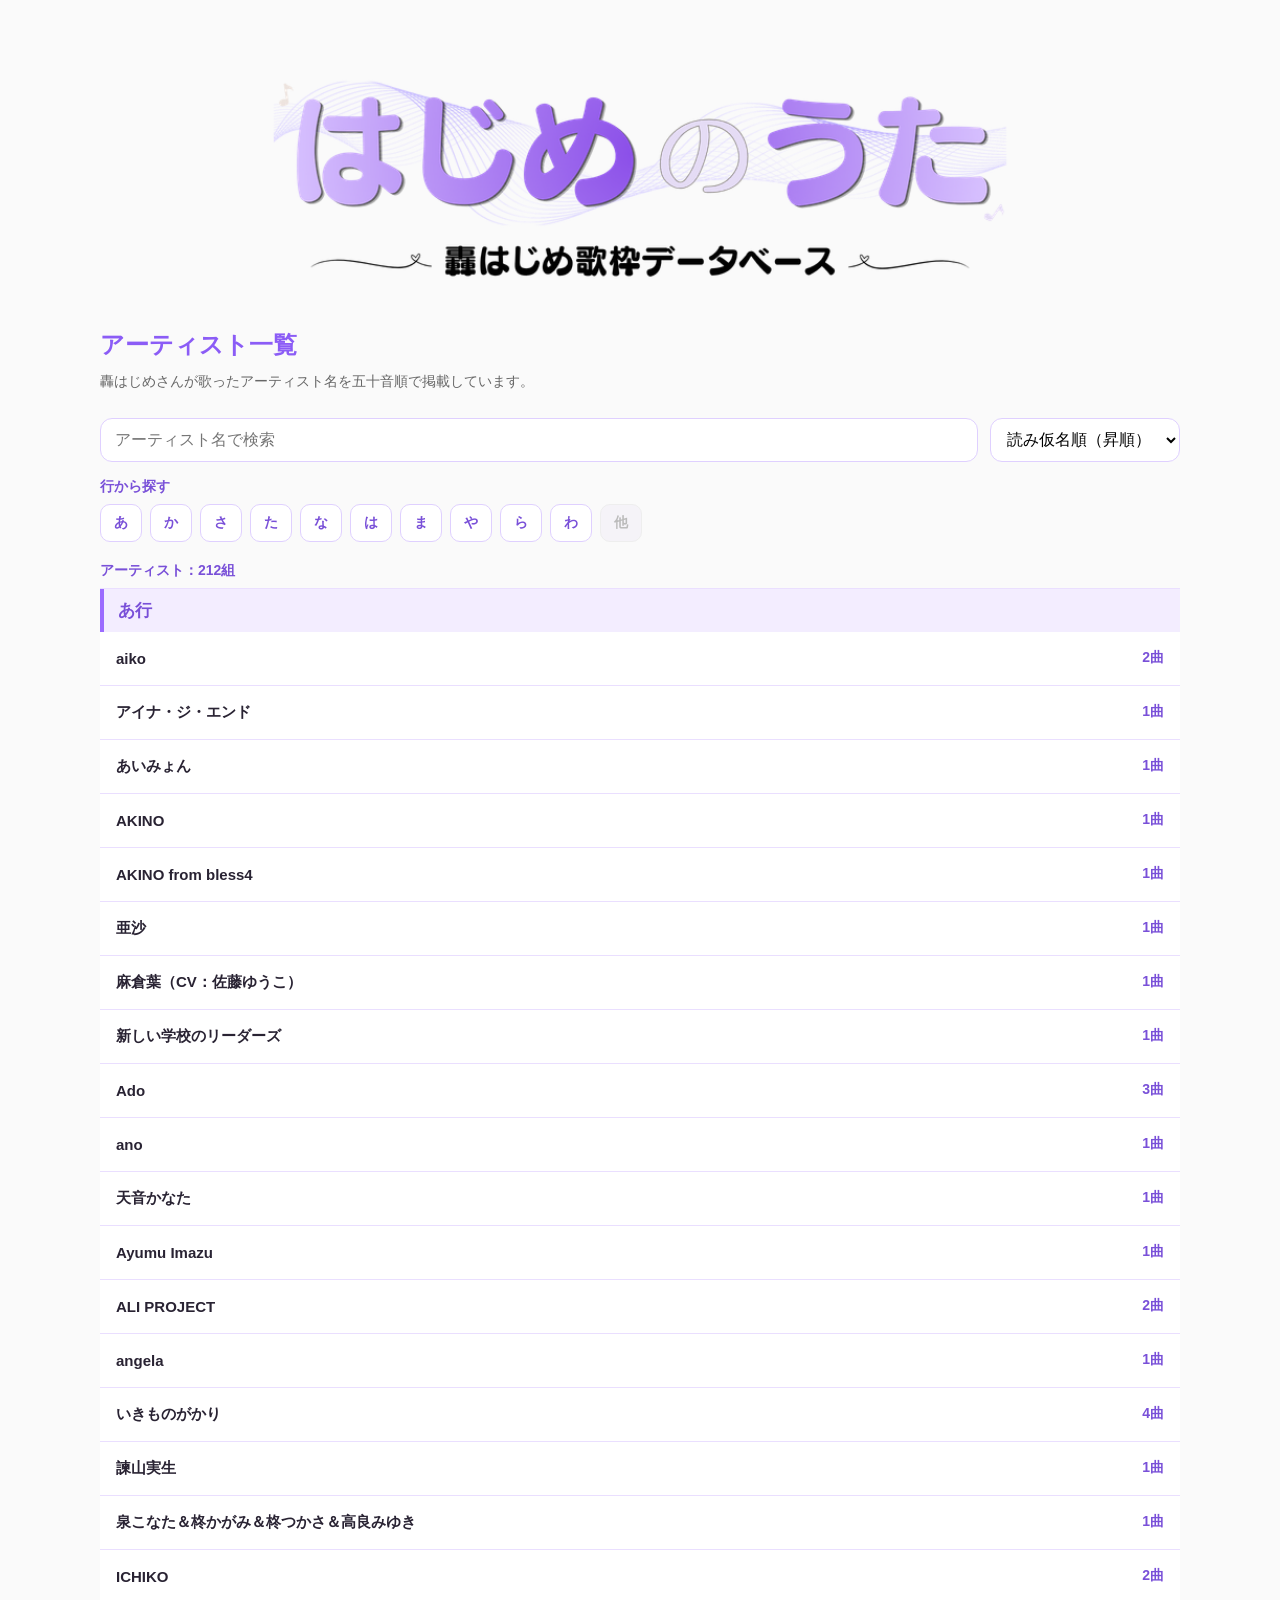
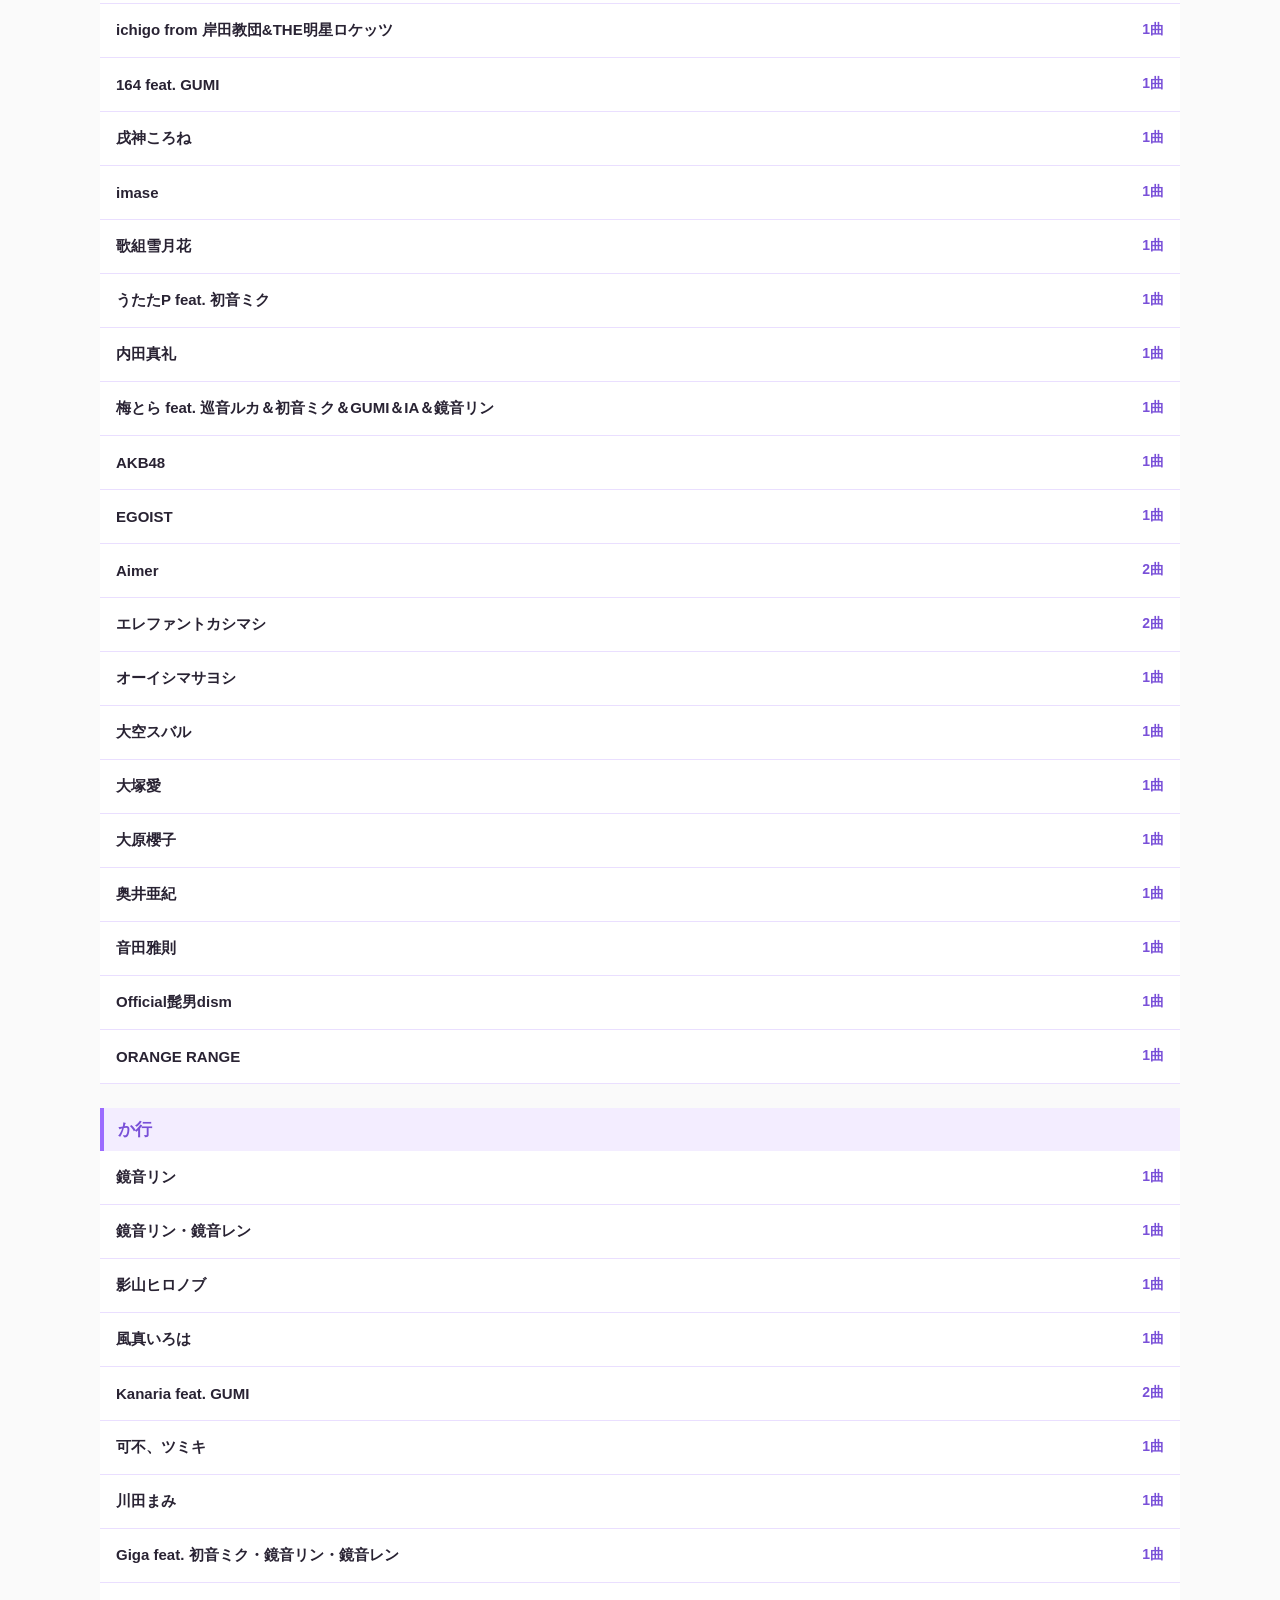
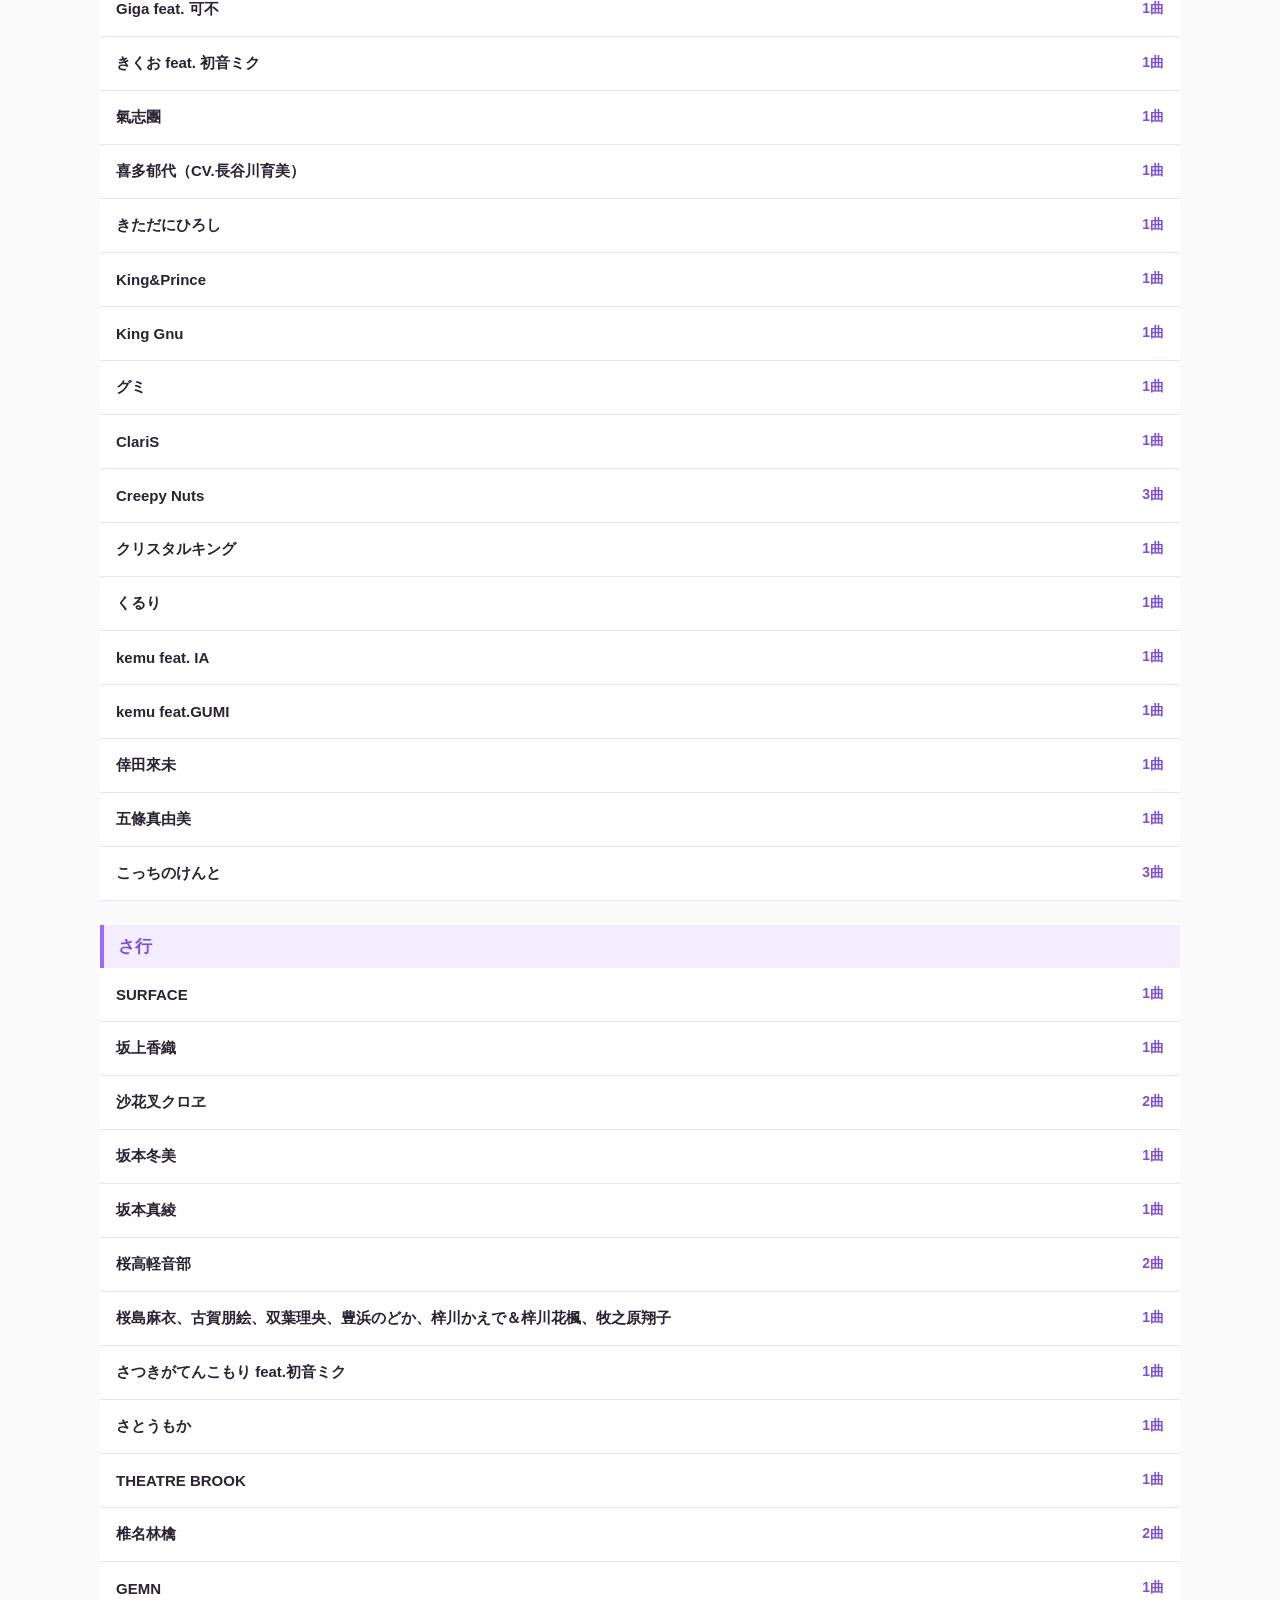
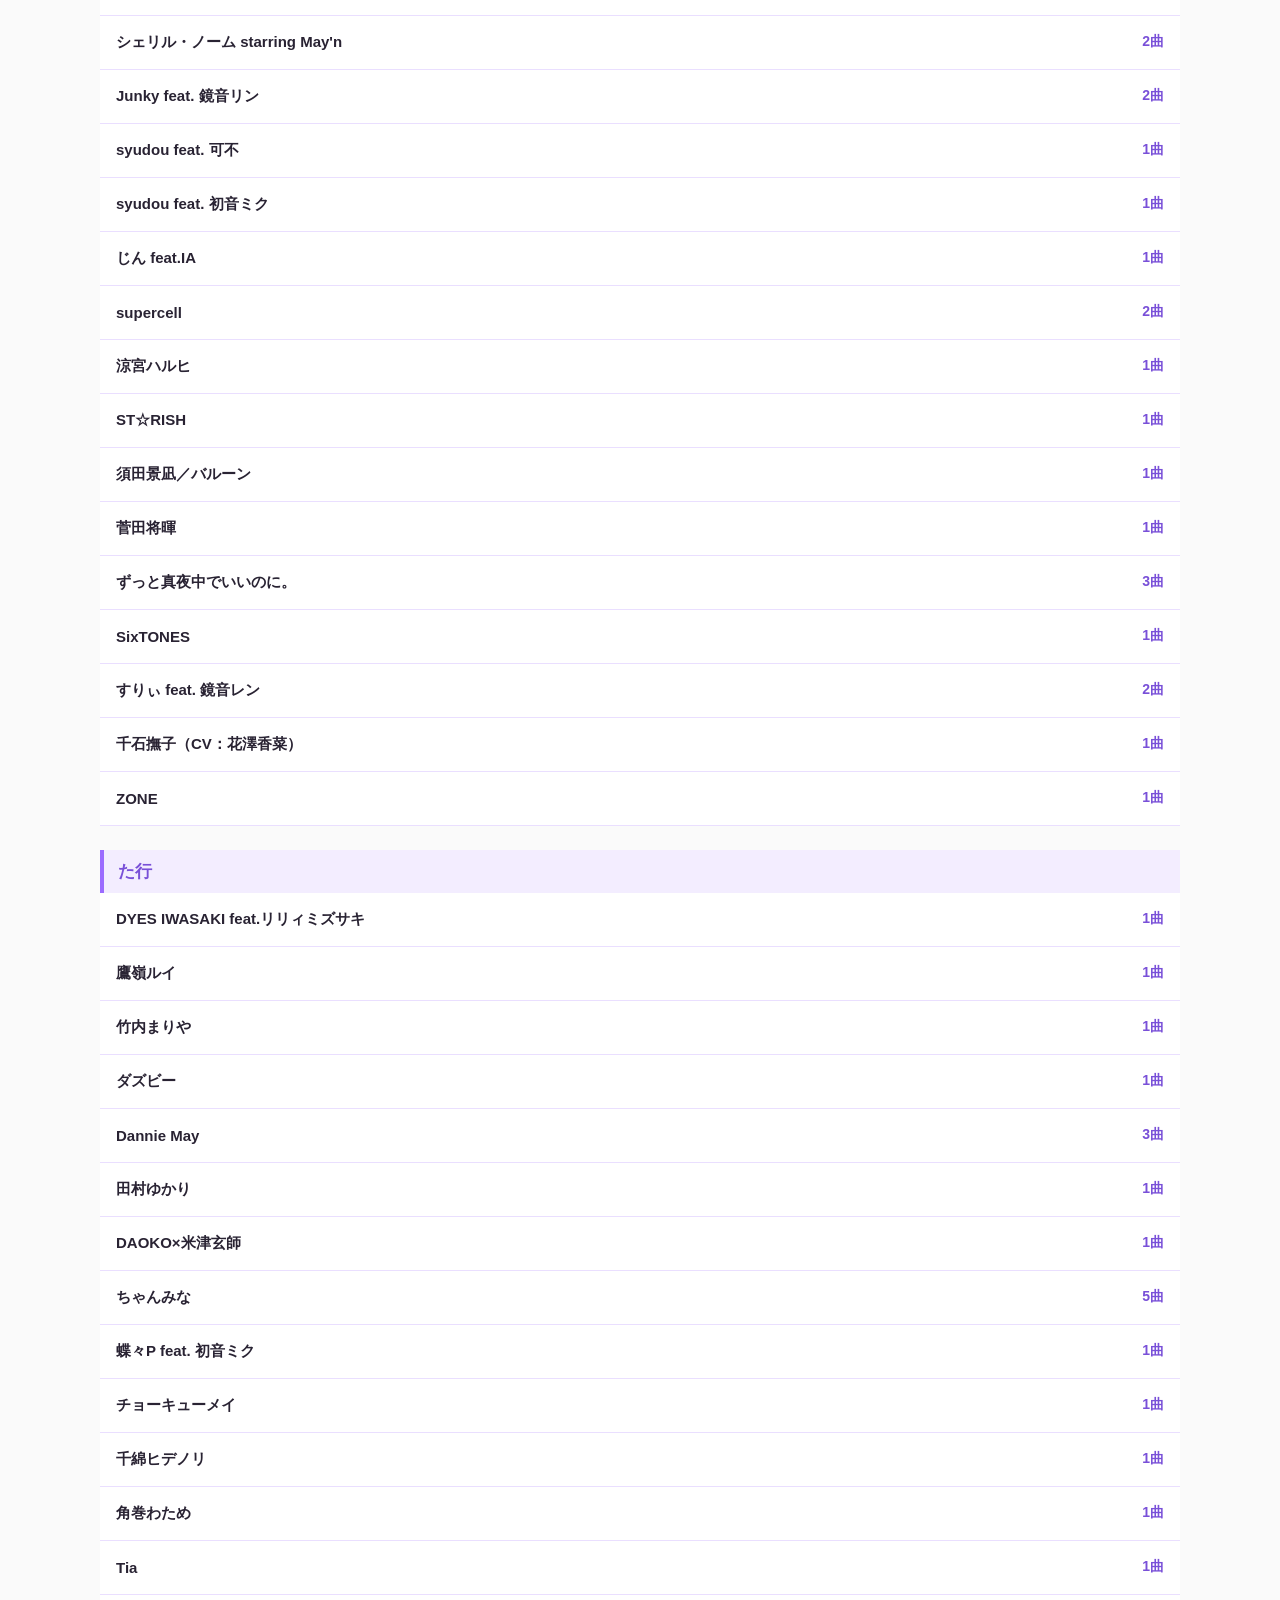
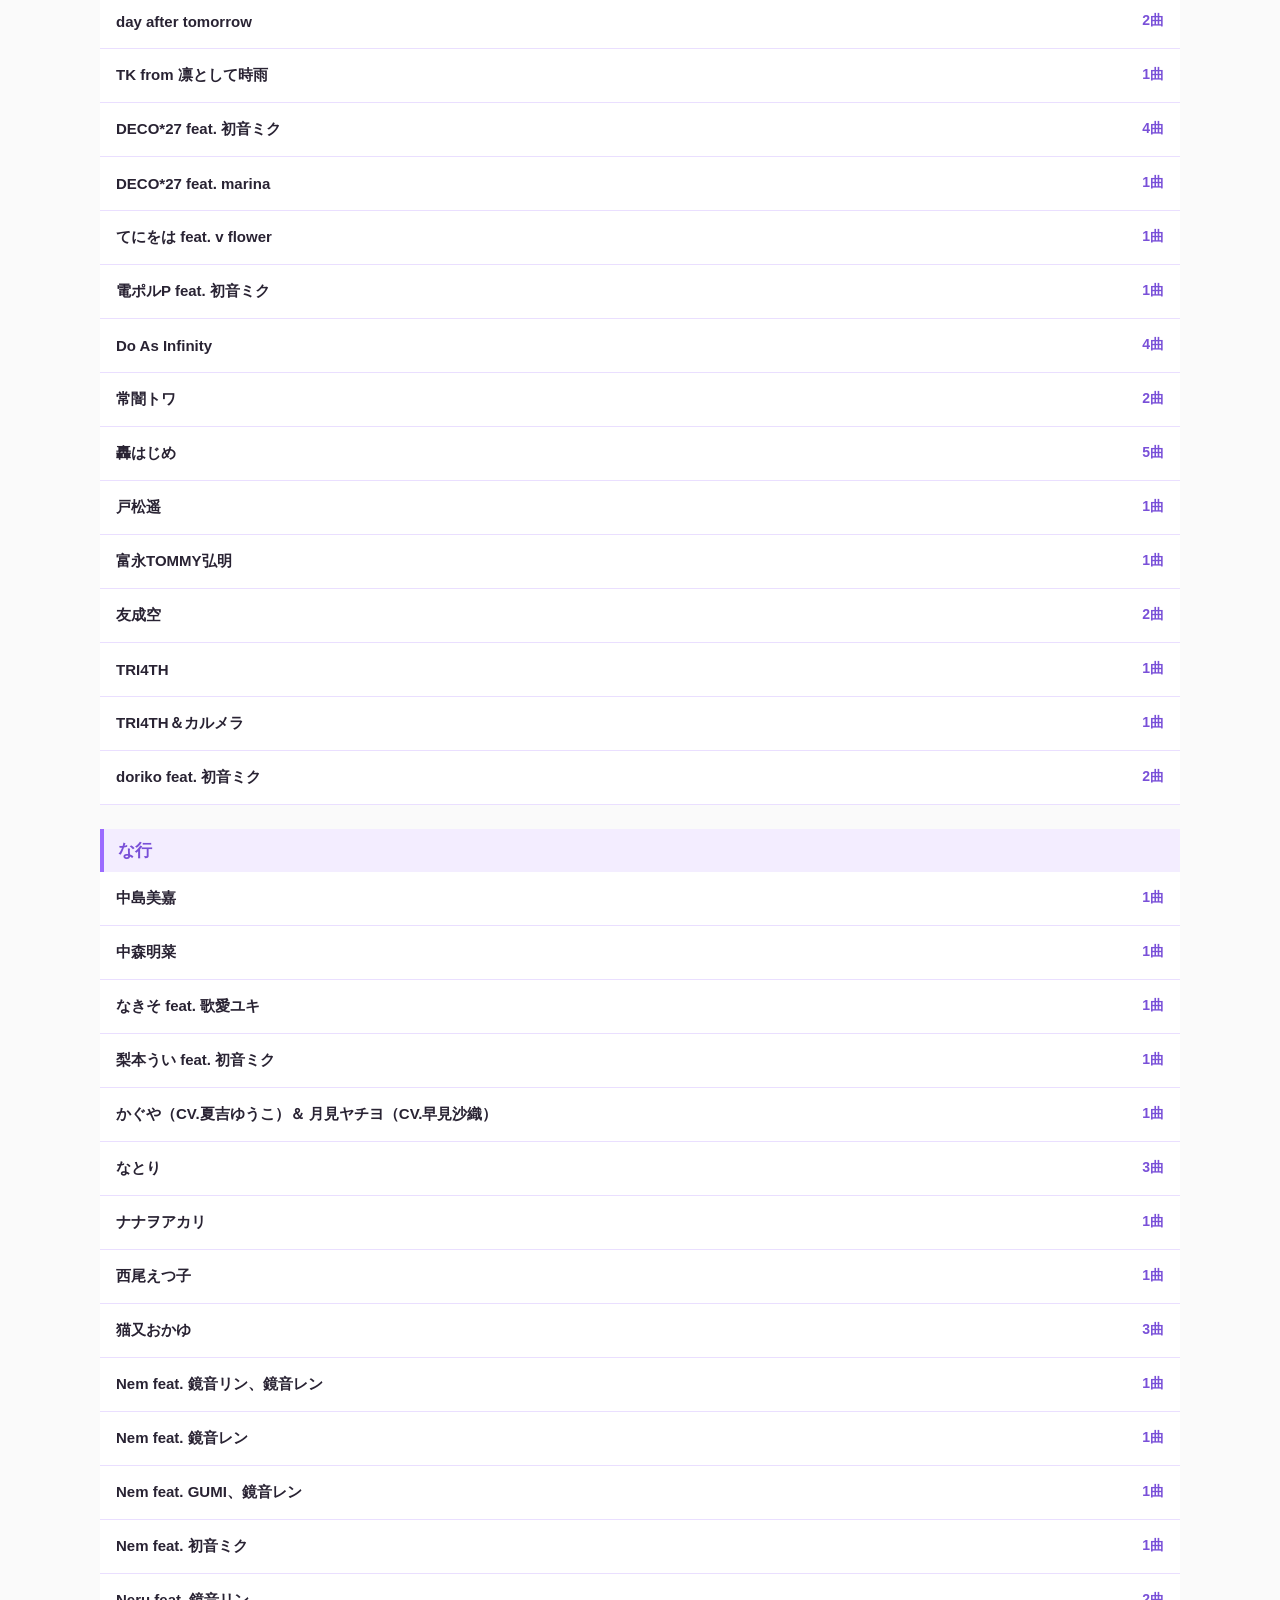
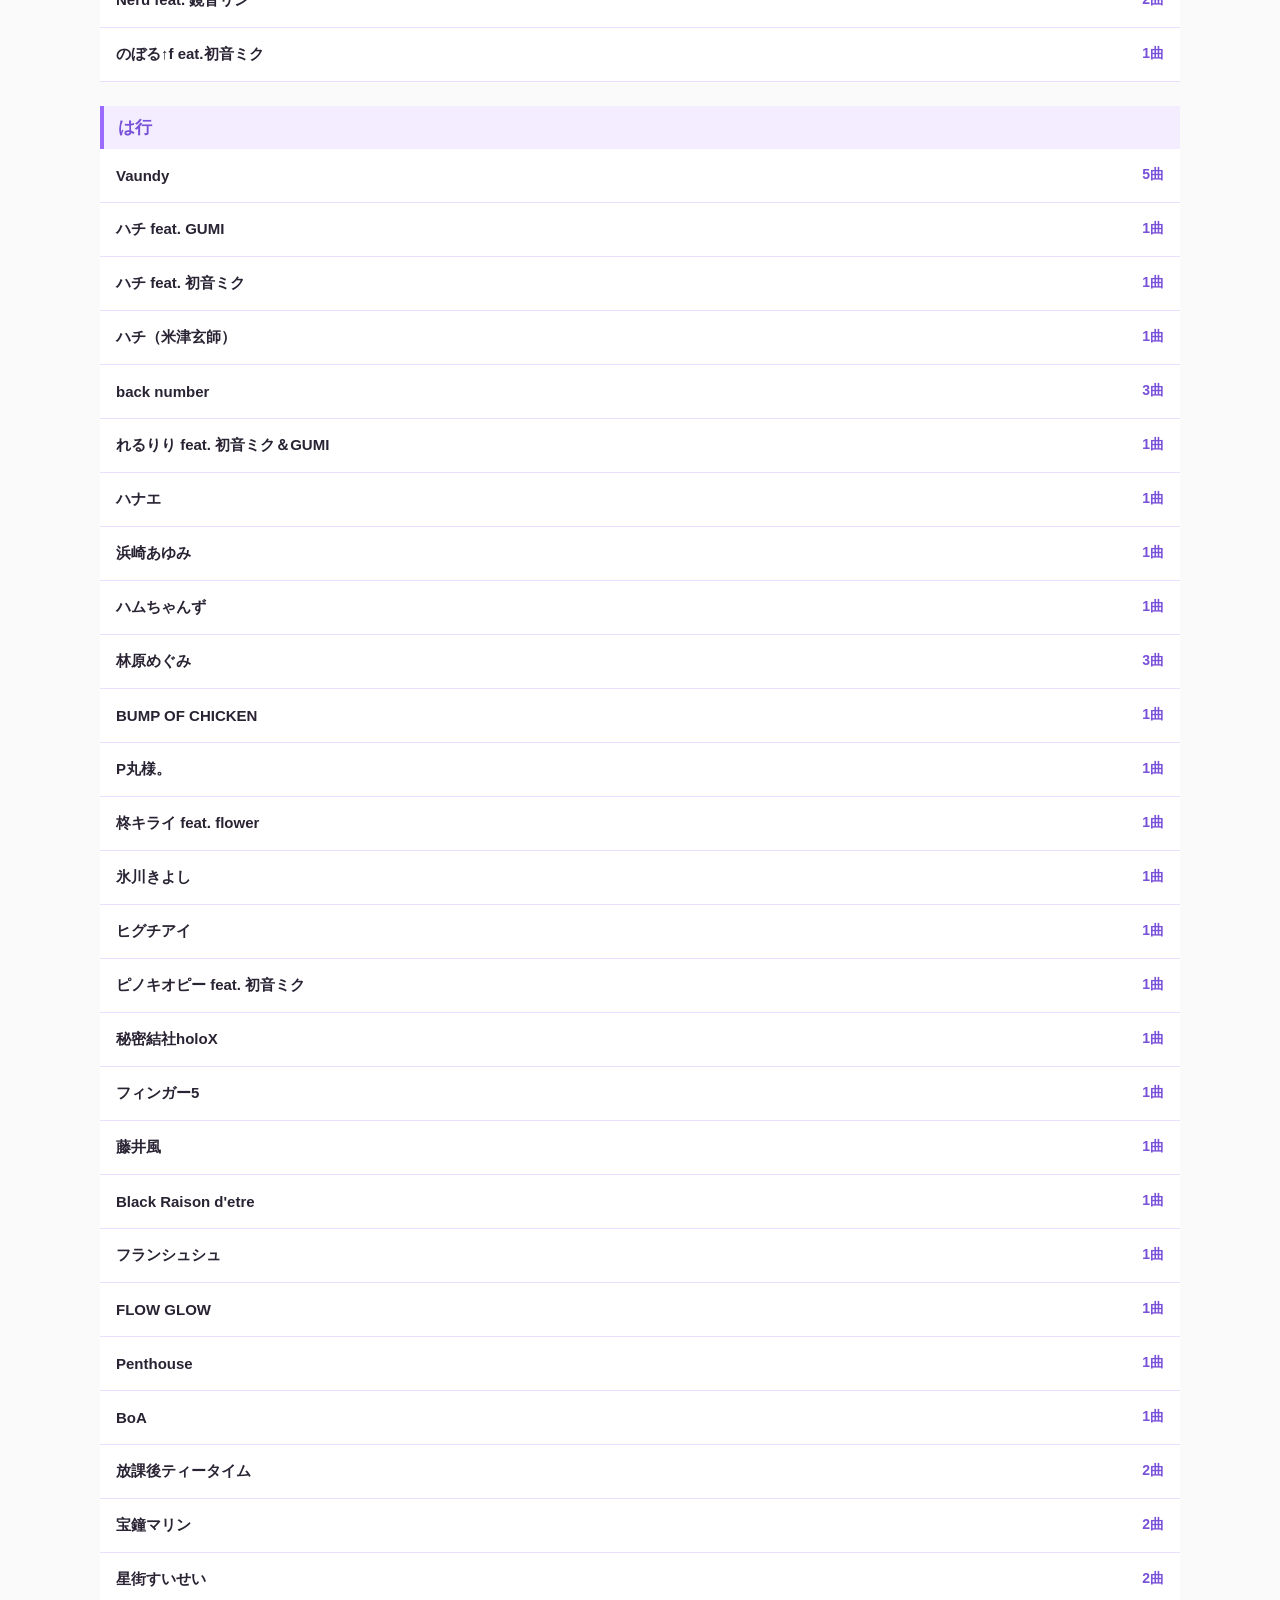
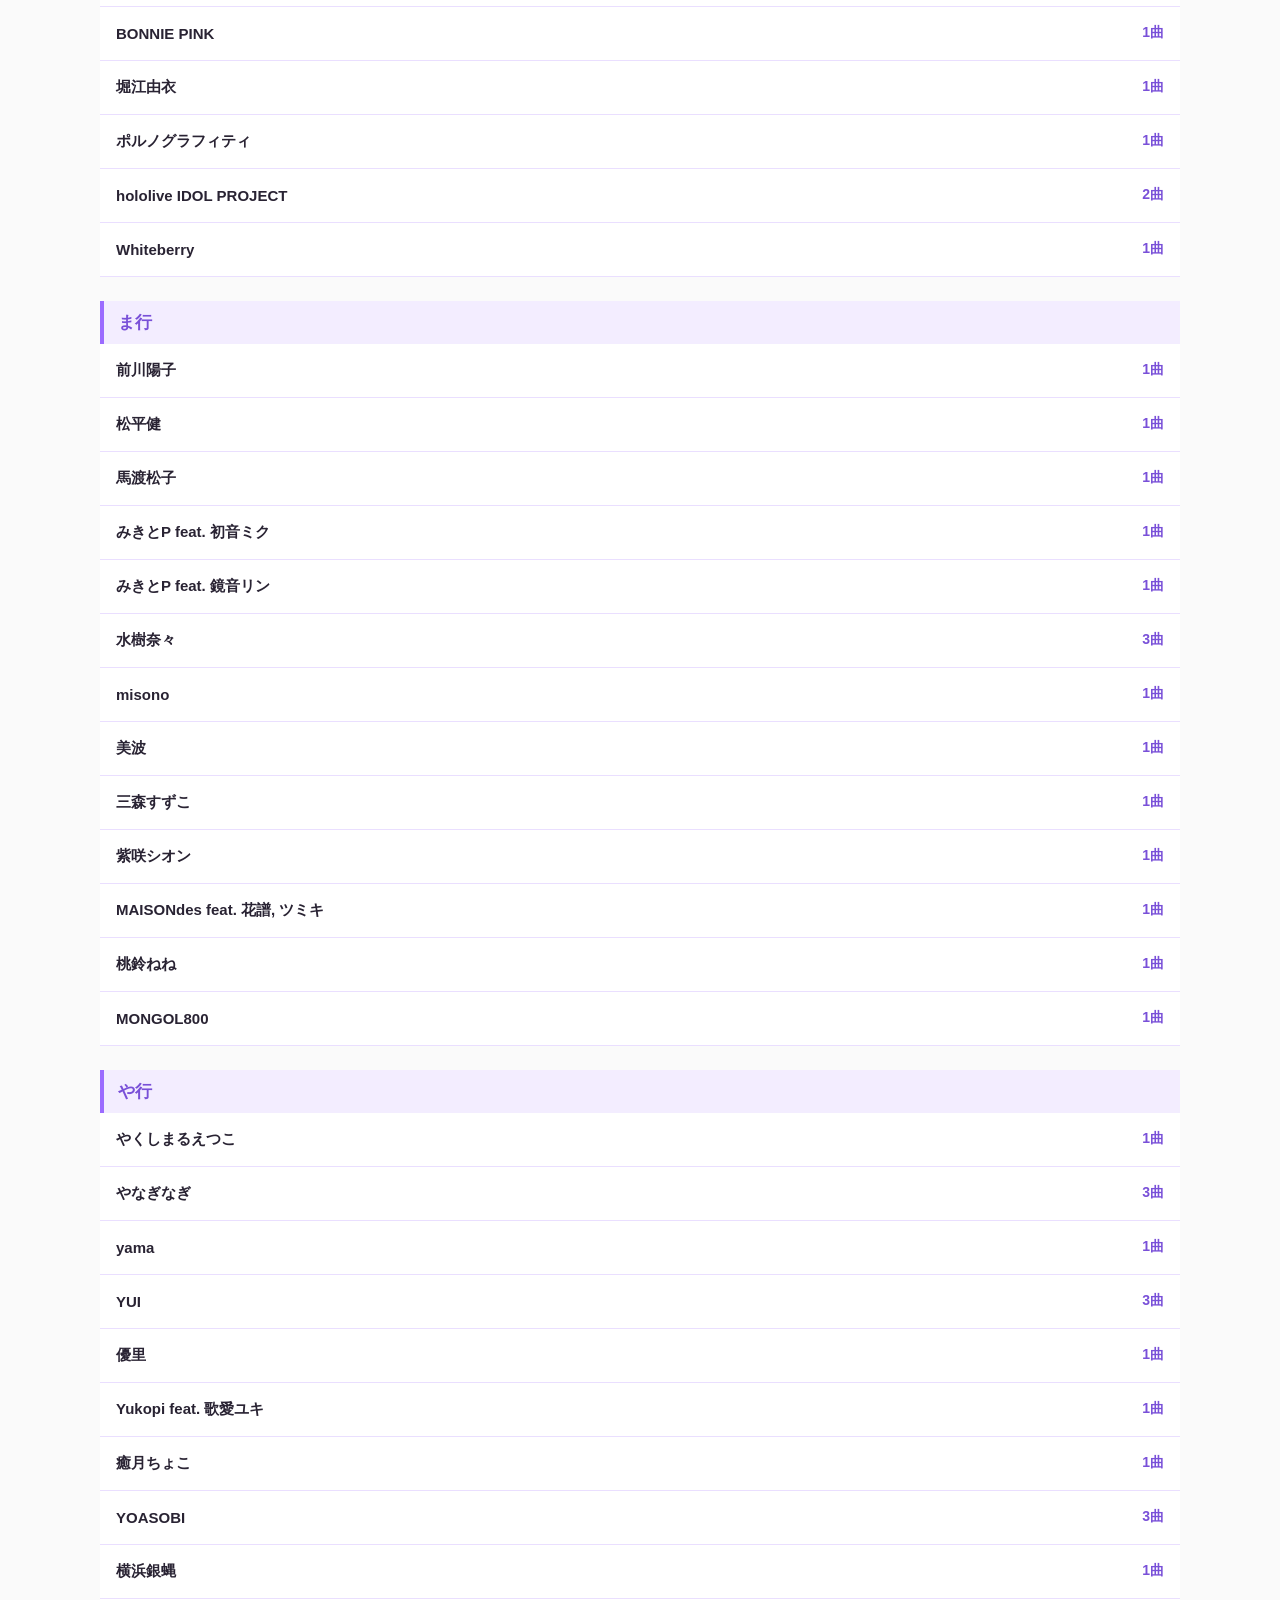
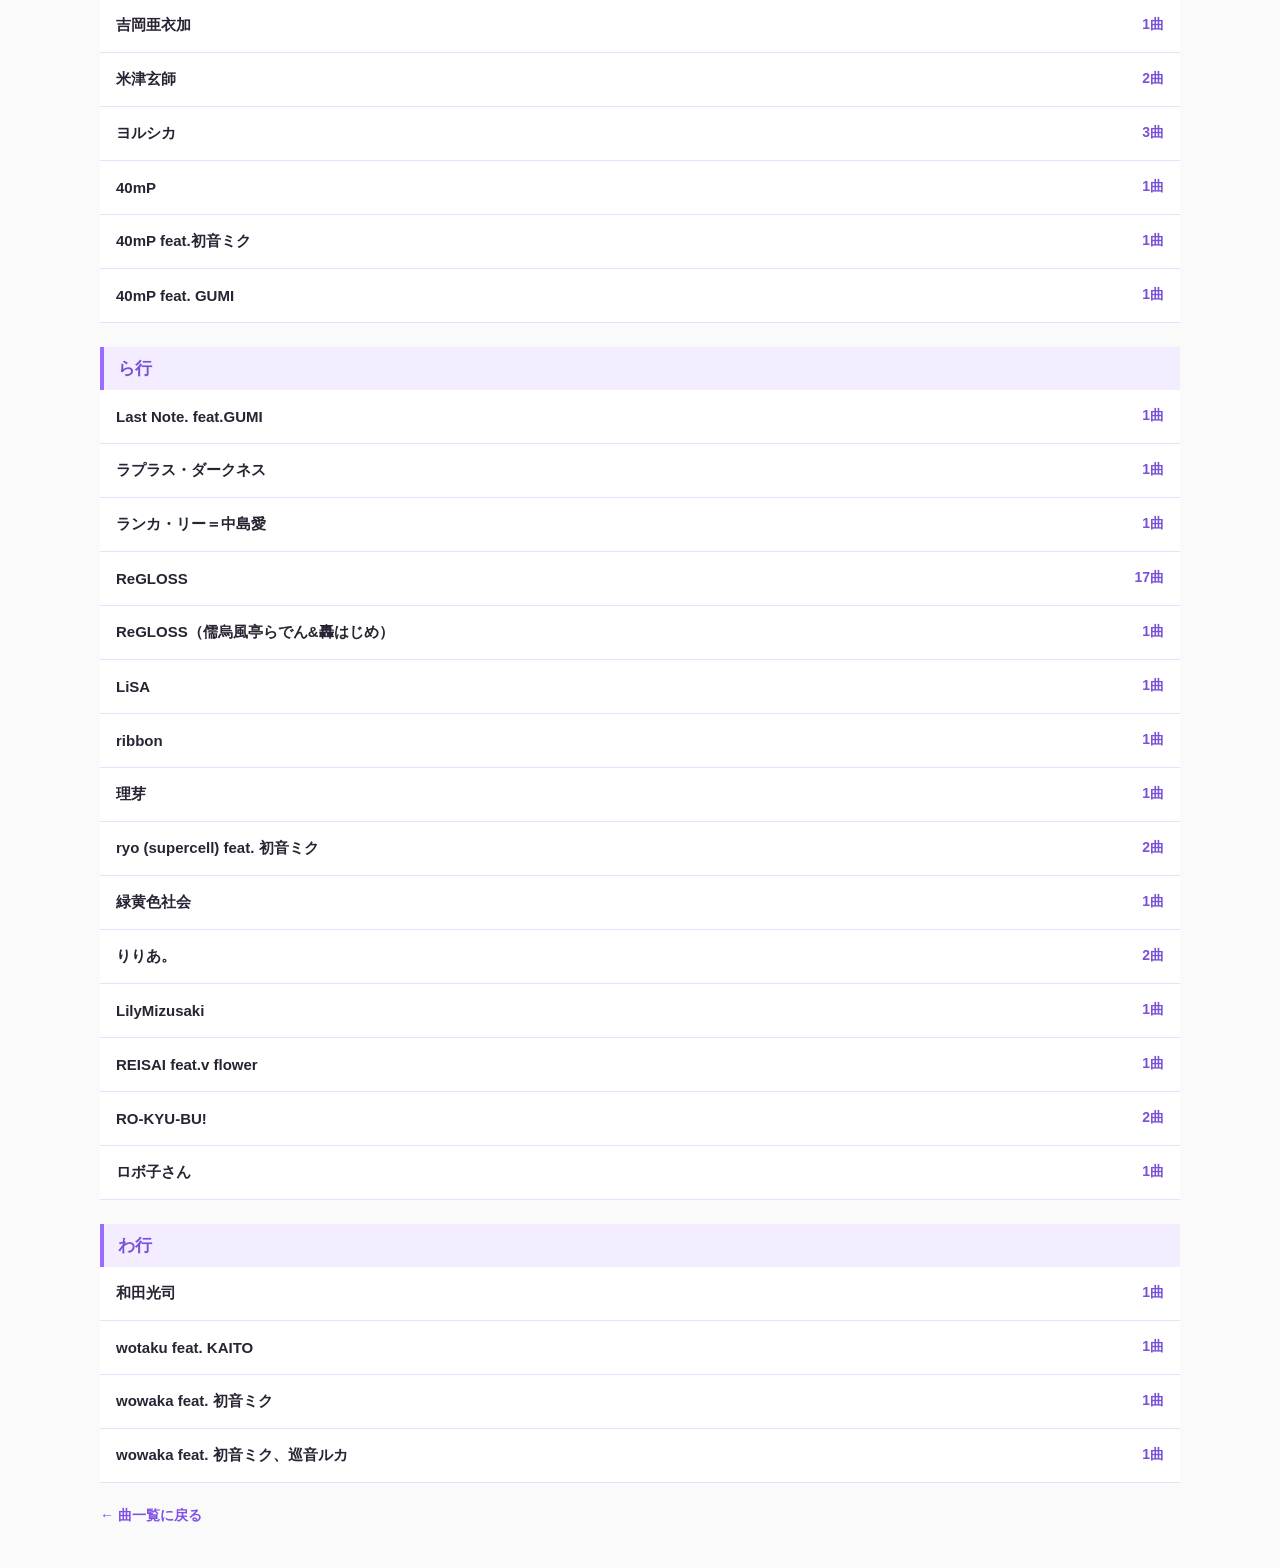
==== commit db8a6cc6: "2026.10.24_Add デザイン調整 上に戻るボタン追加" ====
--- a/artists.html
+++ b/artists.html
@@ -459,6 +459,15 @@
       ← 曲一覧に戻る
     </a>
 
+  <button
+   id="back-to-top"
+   class="back-to-top"
+   type="button"
+   aria-label="ページ上部へ戻る"
+  >
+  ↑
+  </button>
+
   </main>
 
 
@@ -999,6 +1008,25 @@
 
     loadArtists();
 
+// 上に戻るボタン
+const backToTopButton = document.getElementById("back-to-top");
+
+// スクロール位置に応じてボタンを表示・非表示
+window.addEventListener("scroll", () => {
+  if (window.scrollY > 300) {
+    backToTopButton.classList.add("show");
+  } else {
+    backToTopButton.classList.remove("show");
+  }
+});
+
+// クリックするとページ上部へ戻る
+backToTopButton.addEventListener("click", () => {
+  window.scrollTo({
+    top: 0,
+    behavior: "smooth"
+  });
+});
   </script>
 
 </body>
--- a/style.css
+++ b/style.css
@@ -863,7 +863,10 @@
   /* ---------- 検索 ---------- */
 
   .search-wrapper{
-    margin-bottom:16px;
+    margin-bottom:8px;
+  }
+  .browse-links {
+    margin-bottom: 8px;
   }
 
   #search{
